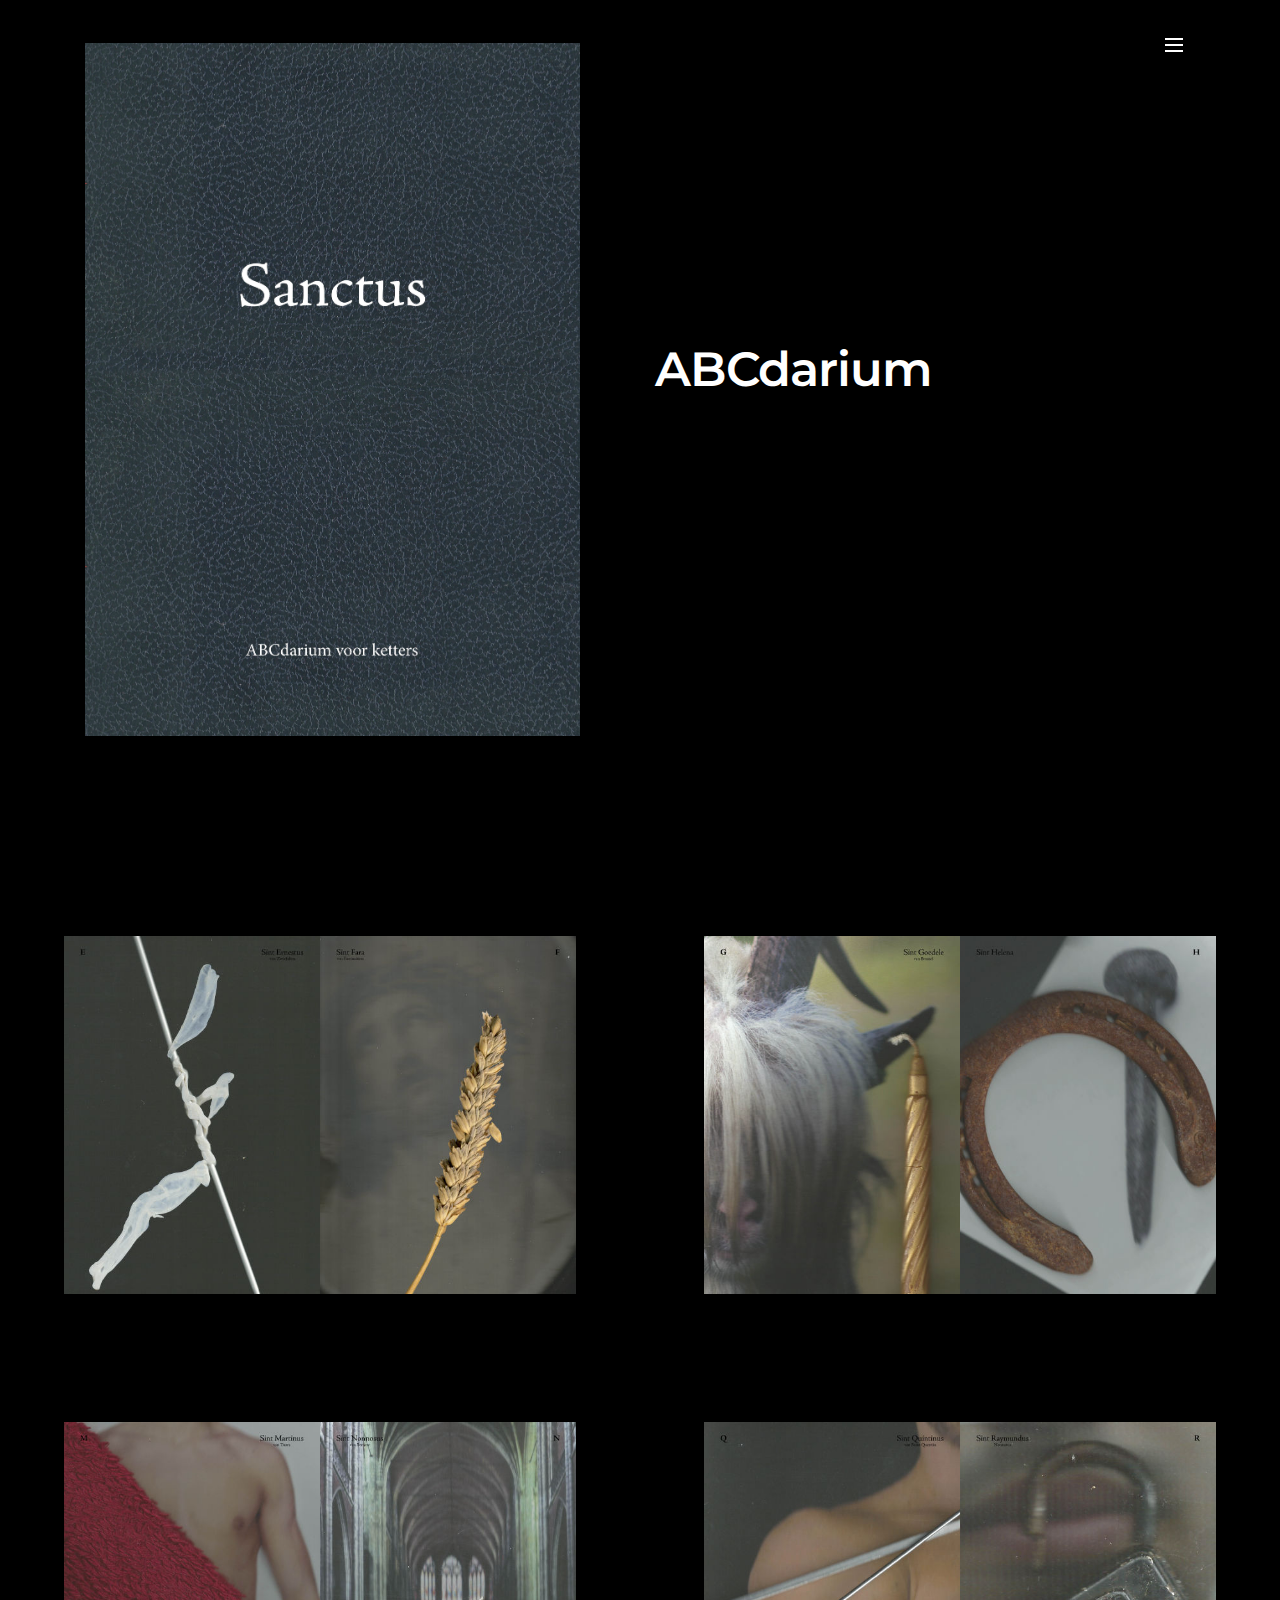
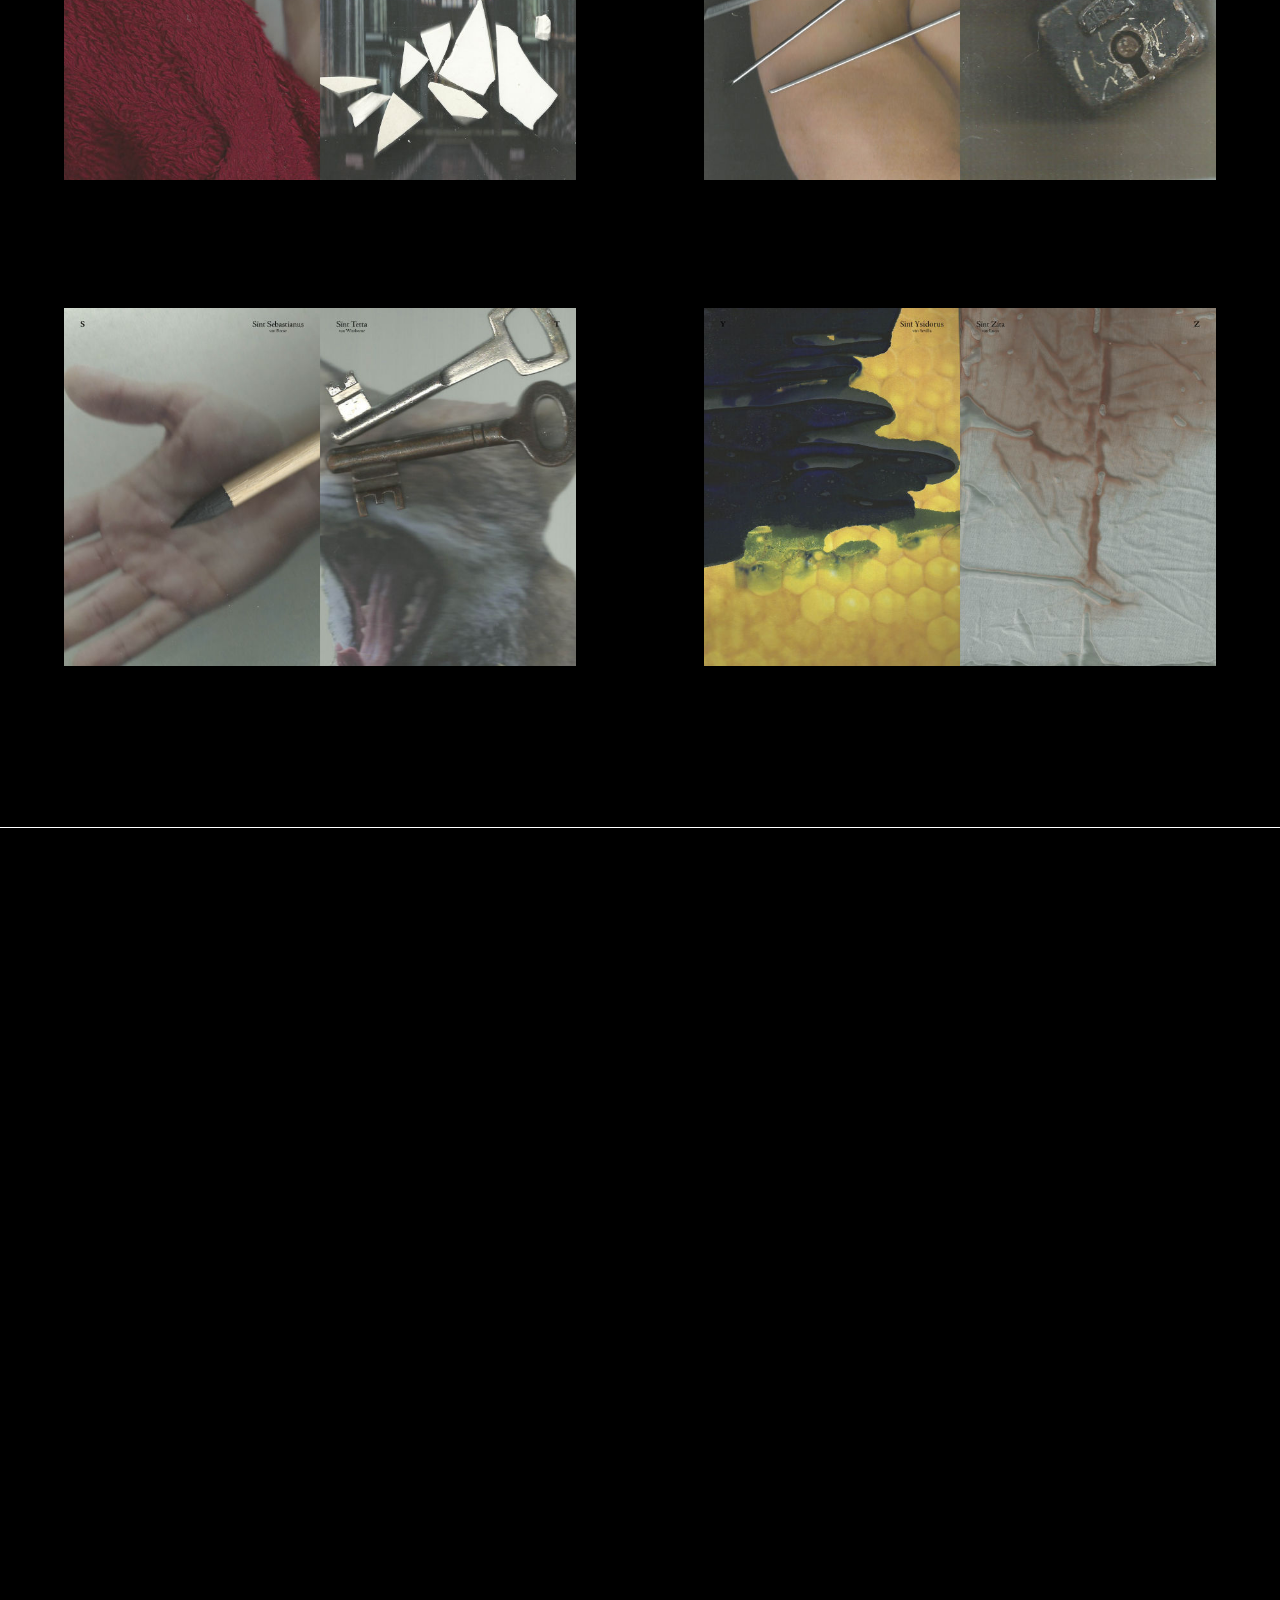
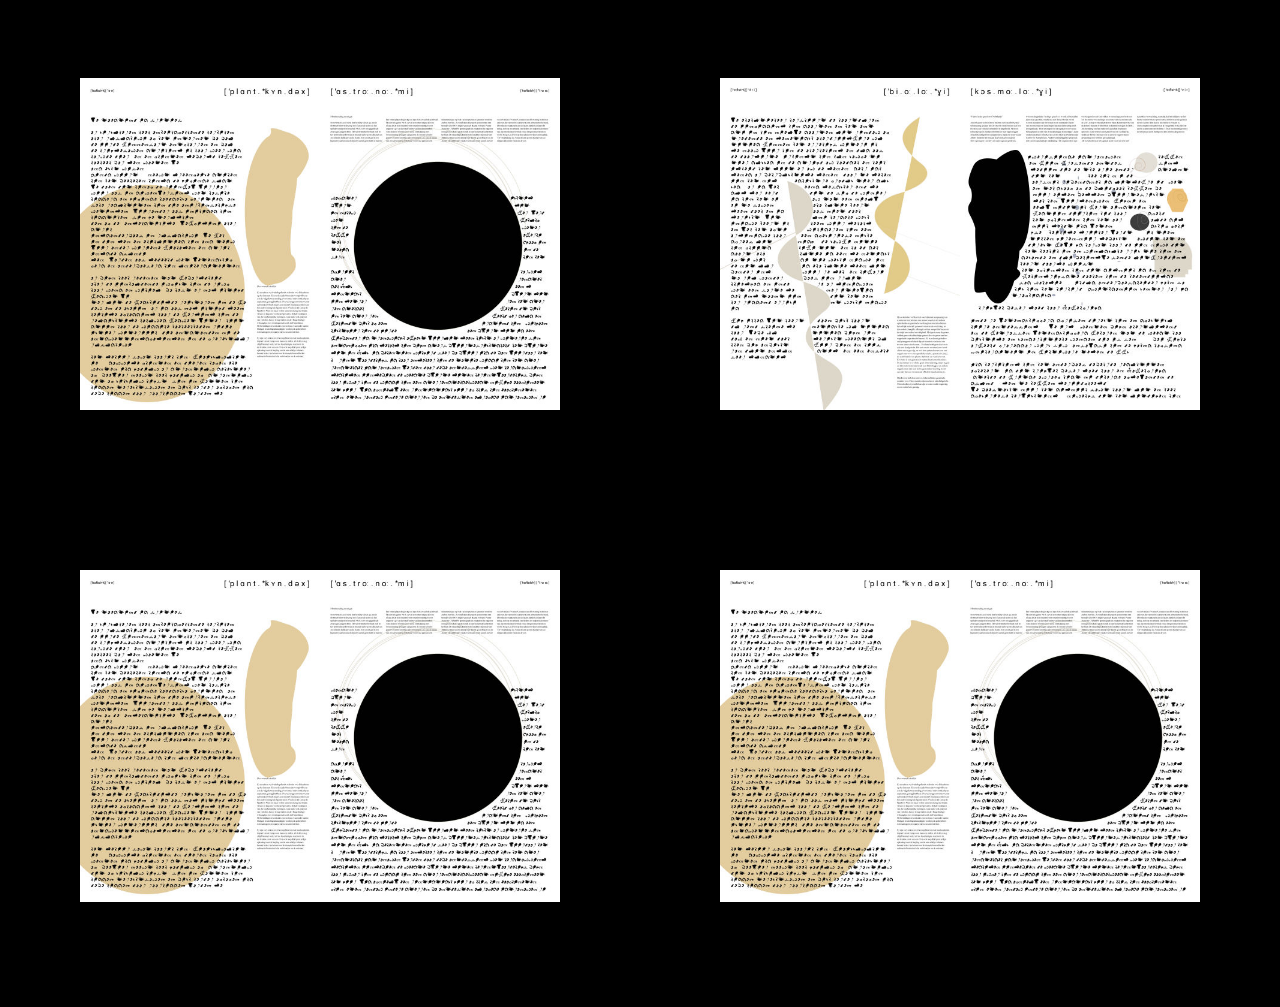
==== Boek.html @ 39730e21 "create github pages" ====
<!DOCTYPE html>
<html >
<head>
  <!-- Site made with Mobirise Website Builder v4.8.4, https://mobirise.com -->
  <meta charset="UTF-8">
  <meta http-equiv="X-UA-Compatible" content="IE=edge">
  <meta name="generator" content="Mobirise v4.8.4, mobirise.com">
  <meta name="viewport" content="width=device-width, initial-scale=1, minimum-scale=1">
  <link rel="shortcut icon" href="assets/images/logo.png" type="image/x-icon">
  <meta name="description" content="">
  <title>Boek</title>
  <link rel="stylesheet" href="assets/et-line-font-plugin/style.css">
  <link rel="stylesheet" href="https://fonts.googleapis.com/css?family=Montserrat:400,700">
  <link rel="stylesheet" href="https://fonts.googleapis.com/css?family=Raleway:100,100i,200,200i,300,300i,400,400i,500,500i,600,600i,700,700i,800,800i,900,900i">
  <link rel="stylesheet" href="https://fonts.googleapis.com/css?family=Lora:400,700,400italic,700italic&subset=latin">
  <link rel="stylesheet" href="assets/tether/tether.min.css">
  <link rel="stylesheet" href="assets/soundcloud-plugin/style.css">
  <link rel="stylesheet" href="assets/bootstrap/css/bootstrap.min.css">
  <link rel="stylesheet" href="assets/dropdown/css/style.css">
  <link rel="stylesheet" href="assets/animate.css/animate.min.css">
  <link rel="stylesheet" href="assets/theme/css/style.css">
  <link rel="stylesheet" href="assets/mobirise-gallery/style.css">
  <link rel="stylesheet" href="assets/mobirise/css/mbr-additional.css" type="text/css">
  
  
  
</head>
<body>

<!-- Google Analytics -->
<!-- Global site tag (gtag.js) - Google Analytics -->
<script async src="https://www.googletagmanager.com/gtag/js?id=UA-126738082-1"></script>
<script>
  window.dataLayer = window.dataLayer || [];
  function gtag(){dataLayer.push(arguments);}
  gtag('js', new Date());

  gtag('config', 'UA-126738082-1');
</script>

<!-- /Google Analytics -->


  <section id="ext_menu-4" data-rv-view="56">

    <nav class="navbar navbar-dropdown transparent navbar-fixed-top bg-color">
        <div class="container">

            <div class="mbr-table">
                
                <div class="mbr-table-cell">

                    <button class="navbar-toggler pull-xs-right" type="button" data-toggle="collapse" data-target="#exCollapsingNavbar">
                        <div class="hamburger-icon"></div>
                    </button>

                    <ul class="nav-dropdown collapse pull-xs-right nav navbar-nav navbar-toggleable-xl" id="exCollapsingNavbar"><li class="nav-item"><a class="nav-link link" href="Poster.Template">Poster</a></li><li class="nav-item"><a class="nav-link link" href="work 2">Boek</a></li><li class="nav-item"><a class="nav-link link" href="https://mobirise.com/">Contact</a></li></ul>
                    <button hidden="" class="navbar-toggler navbar-close" type="button" data-toggle="collapse" data-target="#exCollapsingNavbar">
                        <div class="close-icon"></div>
                    </button>

                </div>
            </div>

        </div>
    </nav>

</section>

<section class="engine"><a href="https://mobirise.info/r">free bootstrap templates</a></section><section class="mbr-section mbr-after-navbar" id="msg-box6-1i" data-rv-view="58" style="background-color: rgb(0, 0, 0); padding-top: 40px; padding-bottom: 40px;">

    
    <div class="container">
        <div class="row">
            <div class="mbr-table-md-up">

              <div class="mbr-table-cell mbr-right-padding-md-up mbr-valign-top col-md-7 image-size" style="width: 50%;">
                  <div class="mbr-figure"><img src="assets/images/abcdarium-cover-1.jpg"></div>
              </div>

              


              <div class="mbr-table-cell col-md-5 text-xs-center text-md-left content-size">
                  <h3 class="mbr-section-title display-2">ABCdarium</h3>
                  <div class="lead">

                    <p></p>

                  </div>

                  
              </div>


              

            </div>
        </div>
    </div>

</section>

<section class="mbr-gallery mbr-section mbr-section-nopadding mbr-slider-carousel" data-filter="false" id="gallery3-1f" data-rv-view="61" style="background-color: rgb(0, 0, 0); padding-top: 6rem; padding-bottom: 6rem;">
    <!-- Filter -->
    

    <!-- Gallery -->
    <div class="mbr-gallery-row">
        <div class=" mbr-gallery-layout-default">
            <div>
                <div>
                    <div class="mbr-gallery-item mbr-gallery-item__mobirise3 mbr-gallery-item--p4" data-video-url="false" data-tags="Responsive">
                        <div href="#lb-gallery3-1f" data-slide-to="0" data-toggle="modal">
                            
                            

                            <img src="assets/images/abcdarium-p6en7-1-800x560.jpg" alt="" title="">
                            
                            <span class="icon-focus"></span>
                            
                        </div>
                    </div><div class="mbr-gallery-item mbr-gallery-item__mobirise3 mbr-gallery-item--p4" data-video-url="false" data-tags="Responsive">
                        <div href="#lb-gallery3-1f" data-slide-to="1" data-toggle="modal">
                            
                            

                            <img src="assets/images/abcdarium-p8en9-1-800x560.jpg" alt="" title="">
                            
                            <span class="icon-focus"></span>
                            
                        </div>
                    </div><div class="mbr-gallery-item mbr-gallery-item__mobirise3 mbr-gallery-item--p4" data-video-url="false" data-tags="Responsive">
                        <div href="#lb-gallery3-1f" data-slide-to="2" data-toggle="modal">
                            
                            

                            <img src="assets/images/abcdarium-p14en15-1-800x560.jpg" alt="" title="">
                            
                            <span class="icon-focus"></span>
                            
                        </div>
                    </div><div class="mbr-gallery-item mbr-gallery-item__mobirise3 mbr-gallery-item--p4" data-video-url="false" data-tags="Responsive">
                        <div href="#lb-gallery3-1f" data-slide-to="3" data-toggle="modal">
                            
                            

                            <img src="assets/images/abcdarium-p18en19-1-800x560.jpg" alt="" title="">
                            
                            <span class="icon-focus"></span>
                            
                        </div>
                    </div><div class="mbr-gallery-item mbr-gallery-item__mobirise3 mbr-gallery-item--p4" data-video-url="false" data-tags="Responsive">
                        <div href="#lb-gallery3-1f" data-slide-to="4" data-toggle="modal">
                            
                            

                            <img src="assets/images/abcdarium-p20en21-1-800x560.jpg" alt="" title="">
                            
                            <span class="icon-focus"></span>
                            
                        </div>
                    </div><div class="mbr-gallery-item mbr-gallery-item__mobirise3 mbr-gallery-item--p4" data-video-url="false" data-tags="Responsive">
                        <div href="#lb-gallery3-1f" data-slide-to="5" data-toggle="modal">
                            
                            

                            <img src="assets/images/abcdarium-p26en27-1-800x560.jpg" alt="" title="">
                            
                            <span class="icon-focus"></span>
                            
                        </div>
                    </div>
                </div>
            </div>
            <div class="clearfix"></div>
        </div>
    </div>

    <!-- Lightbox -->
    <div data-app-prevent-settings="" class="mbr-slider modal fade carousel slide" tabindex="-1" data-keyboard="true" data-interval="false" id="lb-gallery3-1f">
        <div class="modal-dialog">
            <div class="modal-content">
                <div class="modal-body">
                    <ol class="carousel-indicators">
                        <li data-app-prevent-settings="" data-target="#lb-gallery3-1f" data-slide-to="0"></li><li data-app-prevent-settings="" data-target="#lb-gallery3-1f" data-slide-to="1"></li><li data-app-prevent-settings="" data-target="#lb-gallery3-1f" data-slide-to="2"></li><li data-app-prevent-settings="" data-target="#lb-gallery3-1f" data-slide-to="3"></li><li data-app-prevent-settings="" data-target="#lb-gallery3-1f" data-slide-to="4"></li><li data-app-prevent-settings="" data-target="#lb-gallery3-1f" class=" active" data-slide-to="5"></li>
                    </ol>
                    <div class="carousel-inner">
                        <div class="carousel-item">
                            <img src="assets/images/abcdarium-p6en7-1.jpg" alt="" title="">
                        </div><div class="carousel-item">
                            <img src="assets/images/abcdarium-p8en9-1.jpg" alt="" title="">
                        </div><div class="carousel-item">
                            <img src="assets/images/abcdarium-p14en15-1.jpg" alt="" title="">
                        </div><div class="carousel-item">
                            <img src="assets/images/abcdarium-p18en19-1.jpg" alt="" title="">
                        </div><div class="carousel-item">
                            <img src="assets/images/abcdarium-p20en21-1.jpg" alt="" title="">
                        </div><div class="carousel-item active">
                            <img src="assets/images/abcdarium-p26en27-1.jpg" alt="" title="">
                        </div>
                    </div>
                    <a class="left carousel-control" role="button" data-slide="prev" href="#lb-gallery3-1f">
                        <span class="icon-prev" aria-hidden="true"></span>
                        <span class="sr-only">Previous</span>
                    </a>
                    <a class="right carousel-control" role="button" data-slide="next" href="#lb-gallery3-1f">
                        <span class="icon-next" aria-hidden="true"></span>
                        <span class="sr-only">Next</span>
                    </a>

                    <a class="close" href="#" role="button" data-dismiss="modal">
                        <span aria-hidden="true">×</span>
                        <span class="sr-only">Close</span>
                    </a>
                </div>
            </div>
        </div>
    </div>
</section>

<section class="mbr-section article mbr-section__container" id="content1-1k" data-rv-view="88" style="background-color: rgb(255, 255, 255); padding-top: 0px; padding-bottom: 0px;">

    <div class="container">
        <div class="row">
            <div class="col-xs-12 lead"></div>
        </div>
    </div>

</section>

<section class="mbr-section" id="msg-box6-1l" data-rv-view="90" style="background-color: rgb(0, 0, 0); padding-top: 200px; padding-bottom: 200px;">

    
    <div class="container">
        <div class="row">
            <div class="mbr-table-md-up">

              <div class="mbr-table-cell mbr-right-padding-md-up mbr-valign-top col-md-7 image-size" style="width: 50%;">
                  <div class="mbr-figure"><img src="assets/images/krant-cover.jpg"></div>
              </div>

              


              <div class="mbr-table-cell col-md-5 text-xs-center text-md-left content-size">
                  <h3 class="mbr-section-title display-2">It's not a legend but a fact</h3>
                  <div class="lead">

                    <p></p>

                  </div>

                  
              </div>


              

            </div>
        </div>
    </div>

</section>

<section class="mbr-gallery mbr-section mbr-section-nopadding mbr-slider-carousel" data-filter="false" id="gallery3-1m" data-rv-view="93" style="background-color: rgb(0, 0, 0); padding-top: 1.5rem; padding-bottom: 1.5rem;">
    <!-- Filter -->
    

    <!-- Gallery -->
    <div class="mbr-gallery-row">
        <div class=" mbr-gallery-layout-default">
            <div>
                <div>
                    <div class="mbr-gallery-item mbr-gallery-item__mobirise3 mbr-gallery-item--p5" data-video-url="false" data-tags="Awesome">
                        <div href="#lb-gallery3-1m" data-slide-to="0" data-toggle="modal">
                            
                            

                            <img src="assets/images/krant-3-800x554.jpg" alt="" title="">
                            
                            <span class="icon-focus"></span>
                            
                        </div>
                    </div><div class="mbr-gallery-item mbr-gallery-item__mobirise3 mbr-gallery-item--p5" data-video-url="false" data-tags="Awesome">
                        <div href="#lb-gallery3-1m" data-slide-to="1" data-toggle="modal">
                            
                            

                            <img src="assets/images/krant-5-800x554.jpg" alt="" title="">
                            
                            <span class="icon-focus"></span>
                            
                        </div>
                    </div><div class="mbr-gallery-item mbr-gallery-item__mobirise3 mbr-gallery-item--p5" data-video-url="false" data-tags="Awesome">
                        <div href="#lb-gallery3-1m" data-slide-to="2" data-toggle="modal">
                            
                            

                            <img src="assets/images/krant-3-800x554.jpg" alt="" title="">
                            
                            <span class="icon-focus"></span>
                            
                        </div>
                    </div><div class="mbr-gallery-item mbr-gallery-item__mobirise3 mbr-gallery-item--p5" data-video-url="false" data-tags="Awesome">
                        <div href="#lb-gallery3-1m" data-slide-to="3" data-toggle="modal">
                            
                            

                            <img src="assets/images/krant-3-800x554.jpg" alt="" title="">
                            
                            <span class="icon-focus"></span>
                            
                        </div>
                    </div>
                </div>
            </div>
            <div class="clearfix"></div>
        </div>
    </div>

    <!-- Lightbox -->
    <div data-app-prevent-settings="" class="mbr-slider modal fade carousel slide" tabindex="-1" data-keyboard="true" data-interval="false" id="lb-gallery3-1m">
        <div class="modal-dialog">
            <div class="modal-content">
                <div class="modal-body">
                    
                    <div class="carousel-inner">
                        <div class="carousel-item">
                            <img src="assets/images/krant-3.jpg" alt="" title="">
                        </div><div class="carousel-item active">
                            <img src="assets/images/krant-5.jpg" alt="" title="">
                        </div><div class="carousel-item">
                            <img src="assets/images/krant-3.jpg" alt="" title="">
                        </div><div class="carousel-item">
                            <img src="assets/images/krant-3.jpg" alt="" title="">
                        </div>
                    </div>
                    <a class="left carousel-control" role="button" data-slide="prev" href="#lb-gallery3-1m">
                        <span class="icon-prev" aria-hidden="true"></span>
                        <span class="sr-only">Previous</span>
                    </a>
                    <a class="right carousel-control" role="button" data-slide="next" href="#lb-gallery3-1m">
                        <span class="icon-next" aria-hidden="true"></span>
                        <span class="sr-only">Next</span>
                    </a>

                    <a class="close" href="#" role="button" data-dismiss="modal">
                        <span aria-hidden="true">×</span>
                        <span class="sr-only">Close</span>
                    </a>
                </div>
            </div>
        </div>
    </div>
</section>


  <script src="assets/web/assets/jquery/jquery.min.js"></script>
  <script src="assets/tether/tether.min.js"></script>
  <script src="assets/bootstrap/js/bootstrap.min.js"></script>
  <script src="assets/smooth-scroll/smooth-scroll.js"></script>
  <script src="assets/dropdown/js/script.min.js"></script>
  <script src="assets/touch-swipe/jquery.touch-swipe.min.js"></script>
  <script src="assets/viewport-checker/jquery.viewportchecker.js"></script>
  <script src="assets/masonry/masonry.pkgd.min.js"></script>
  <script src="assets/imagesloaded/imagesloaded.pkgd.min.js"></script>
  <script src="assets/bootstrap-carousel-swipe/bootstrap-carousel-swipe.js"></script>
  <script src="assets/theme/js/script.js"></script>
  <script src="assets/mobirise-gallery/player.min.js"></script>
  <script src="assets/mobirise-gallery/script.js"></script>
  
  
  <input name="animation" type="hidden">
  </body>
</html>
---- assets/et-line-font-plugin/style.css ----
@font-face {
	font-family: 'et-line';
	src:url('fonts/et-line.eot');
	src:url('fonts/et-line.eot?#iefix') format('embedded-opentype'),
		url('fonts/et-line.woff') format('woff'),
		url('fonts/et-line.ttf') format('truetype'),
		url('fonts/et-line.svg#et-line') format('svg');
	font-weight: normal;
	font-style: normal;
}

/* Use the following CSS code if you want to use data attributes for inserting your icons */
.etl-icon, [data-icon]:before {
	font-family: 'et-line';
	content: attr(data-icon);
	speak: none;
	font-weight: normal;
	font-variant: normal;
	text-transform: none;
	line-height: 1;
	-webkit-font-smoothing: antialiased;
	-moz-osx-font-smoothing: grayscale;
	display:inline-block;
}

/* Use the following CSS code if you want to have a class per icon */
/*
Instead of a list of all class selectors,
you can use the generic selector below, but it's slower:
[class*="icon-"] {
*/
.icon-mobile, .icon-laptop, .icon-desktop, .icon-tablet, .icon-phone, .icon-document, .icon-documents, .icon-search, .icon-clipboard, .icon-newspaper, .icon-notebook, .icon-book-open, .icon-browser, .icon-calendar, .icon-presentation, .icon-picture, .icon-pictures, .icon-video, .icon-camera, .icon-printer, .icon-toolbox, .icon-briefcase, .icon-wallet, .icon-gift, .icon-bargraph, .icon-grid, .icon-expand, .icon-focus, .icon-edit, .icon-adjustments, .icon-ribbon, .icon-hourglass, .icon-lock, .icon-megaphone, .icon-shield, .icon-trophy, .icon-flag, .icon-map, .icon-puzzle, .icon-basket, .icon-envelope, .icon-streetsign, .icon-telescope, .icon-gears, .icon-key, .icon-paperclip, .icon-attachment, .icon-pricetags, .icon-lightbulb, .icon-layers, .icon-pencil, .icon-tools, .icon-tools-2, .icon-scissors, .icon-paintbrush, .icon-magnifying-glass, .icon-circle-compass, .icon-linegraph, .icon-mic, .icon-strategy, .icon-beaker, .icon-caution, .icon-recycle, .icon-anchor, .icon-profile-male, .icon-profile-female, .icon-bike, .icon-wine, .icon-hotairballoon, .icon-globe, .icon-genius, .icon-map-pin, .icon-dial, .icon-chat, .icon-heart, .icon-cloud, .icon-upload, .icon-download, .icon-target, .icon-hazardous, .icon-piechart, .icon-speedometer, .icon-global, .icon-compass, .icon-lifesaver, .icon-clock, .icon-aperture, .icon-quote, .icon-scope, .icon-alarmclock, .icon-refresh, .icon-happy, .icon-sad, .icon-facebook, .icon-twitter, .icon-googleplus, .icon-rss, .icon-tumblr, .icon-linkedin, .icon-dribbble {
	font-family: 'et-line';
	speak: none;
	font-style: normal;
	font-weight: normal;
	font-variant: normal;
	text-transform: none;
	line-height: 1;
	-webkit-font-smoothing: antialiased;
	-moz-osx-font-smoothing: grayscale;
	display:inline-block;
}
.icon-mobile:before {
	content: "\e000";
}
.icon-laptop:before {
	content: "\e001";
}
.icon-desktop:before {
	content: "\e002";
}
.icon-tablet:before {
	content: "\e003";
}
.icon-phone:before {
	content: "\e004";
}
.icon-document:before {
	content: "\e005";
}
.icon-documents:before {
	content: "\e006";
}
.icon-search:before {
	content: "\e007";
}
.icon-clipboard:before {
	content: "\e008";
}
.icon-newspaper:before {
	content: "\e009";
}
.icon-notebook:before {
	content: "\e00a";
}
.icon-book-open:before {
	content: "\e00b";
}
.icon-browser:before {
	content: "\e00c";
}
.icon-calendar:before {
	content: "\e00d";
}
.icon-presentation:before {
	content: "\e00e";
}
.icon-picture:before {
	content: "\e00f";
}
.icon-pictures:before {
	content: "\e010";
}
.icon-video:before {
	content: "\e011";
}
.icon-camera:before {
	content: "\e012";
}
.icon-printer:before {
	content: "\e013";
}
.icon-toolbox:before {
	content: "\e014";
}
.icon-briefcase:before {
	content: "\e015";
}
.icon-wallet:before {
	content: "\e016";
}
.icon-gift:before {
	content: "\e017";
}
.icon-bargraph:before {
	content: "\e018";
}
.icon-grid:before {
	content: "\e019";
}
.icon-expand:before {
	content: "\e01a";
}
.icon-focus:before {
	content: "\e01b";
}
.icon-edit:before {
	content: "\e01c";
}
.icon-adjustments:before {
	content: "\e01d";
}
.icon-ribbon:before {
	content: "\e01e";
}
.icon-hourglass:before {
	content: "\e01f";
}
.icon-lock:before {
	content: "\e020";
}
.icon-megaphone:before {
	content: "\e021";
}
.icon-shield:before {
	content: "\e022";
}
.icon-trophy:before {
	content: "\e023";
}
.icon-flag:before {
	content: "\e024";
}
.icon-map:before {
	content: "\e025";
}
.icon-puzzle:before {
	content: "\e026";
}
.icon-basket:before {
	content: "\e027";
}
.icon-envelope:before {
	content: "\e028";
}
.icon-streetsign:before {
	content: "\e029";
}
.icon-telescope:before {
	content: "\e02a";
}
.icon-gears:before {
	content: "\e02b";
}
.icon-key:before {
	content: "\e02c";
}
.icon-paperclip:before {
	content: "\e02d";
}
.icon-attachment:before {
	content: "\e02e";
}
.icon-pricetags:before {
	content: "\e02f";
}
.icon-lightbulb:before {
	content: "\e030";
}
.icon-layers:before {
	content: "\e031";
}
.icon-pencil:before {
	content: "\e032";
}
.icon-tools:before {
	content: "\e033";
}
.icon-tools-2:before {
	content: "\e034";
}
.icon-scissors:before {
	content: "\e035";
}
.icon-paintbrush:before {
	content: "\e036";
}
.icon-magnifying-glass:before {
	content: "\e037";
}
.icon-circle-compass:before {
	content: "\e038";
}
.icon-linegraph:before {
	content: "\e039";
}
.icon-mic:before {
	content: "\e03a";
}
.icon-strategy:before {
	content: "\e03b";
}
.icon-beaker:before {
	content: "\e03c";
}
.icon-caution:before {
	content: "\e03d";
}
.icon-recycle:before {
	content: "\e03e";
}
.icon-anchor:before {
	content: "\e03f";
}
.icon-profile-male:before {
	content: "\e040";
}
.icon-profile-female:before {
	content: "\e041";
}
.icon-bike:before {
	content: "\e042";
}
.icon-wine:before {
	content: "\e043";
}
.icon-hotairballoon:before {
	content: "\e044";
}
.icon-globe:before {
	content: "\e045";
}
.icon-genius:before {
	content: "\e046";
}
.icon-map-pin:before {
	content: "\e047";
}
.icon-dial:before {
	content: "\e048";
}
.icon-chat:before {
	content: "\e049";
}
.icon-heart:before {
	content: "\e04a";
}
.icon-cloud:before {
	content: "\e04b";
}
.icon-upload:before {
	content: "\e04c";
}
.icon-download:before {
	content: "\e04d";
}
.icon-target:before {
	content: "\e04e";
}
.icon-hazardous:before {
	content: "\e04f";
}
.icon-piechart:before {
	content: "\e050";
}
.icon-speedometer:before {
	content: "\e051";
}
.icon-global:before {
	content: "\e052";
}
.icon-compass:before {
	content: "\e053";
}
.icon-lifesaver:before {
	content: "\e054";
}
.icon-clock:before {
	content: "\e055";
}
.icon-aperture:before {
	content: "\e056";
}
.icon-quote:before {
	content: "\e057";
}
.icon-scope:before {
	content: "\e058";
}
.icon-alarmclock:before {
	content: "\e059";
}
.icon-refresh:before {
	content: "\e05a";
}
.icon-happy:before {
	content: "\e05b";
}
.icon-sad:before {
	content: "\e05c";
}
.icon-facebook:before {
	content: "\e05d";
}
.icon-twitter:before {
	content: "\e05e";
}
.icon-googleplus:before {
	content: "\e05f";
}
.icon-rss:before {
	content: "\e060";
}
.icon-tumblr:before {
	content: "\e061";
}
.icon-linkedin:before {
	content: "\e062";
}
.icon-dribbble:before {
	content: "\e063";
}
---- assets/soundcloud-plugin/style.css ----
.addons-container {
  position: relative;
  margin-left: auto;
  margin-right: auto;
  padding-right: 15px;
  padding-left: 15px; }
  @media (min-width: 576px) {
    .addons-container {
      padding-right: 15px;
      padding-left: 15px; } }
  @media (min-width: 768px) {
    .addons-container {
      padding-right: 15px;
      padding-left: 15px; } }
  @media (min-width: 992px) {
    .addons-container {
      padding-right: 15px;
      padding-left: 15px; } }
  @media (min-width: 1200px) {
    .addons-container {
      padding-right: 15px;
      padding-left: 15px; } }
  @media (min-width: 576px) {
    .addons-container {
      width: 540px;
      max-width: 100%; } }
  @media (min-width: 768px) {
    .addons-container {
      width: 720px;
      max-width: 100%; } }
  @media (min-width: 992px) {
    .addons-container {
      width: 960px;
      max-width: 100%; } }
  @media (min-width: 1200px) {
    .addons-container {
      width: 1140px;
      max-width: 100%; } }

.addons-container-inner{
    position: relative;
    width: 100%;
    min-height: 1px;
    padding-right: 15px;
    padding-left: 15px;
}
@media (min-width: 567px) {
    .addons-container-inner{
        -ms-flex: 0 0 66.666667%;
        flex: 0 0 66.666667%;
        max-width: 66.666667%;
    }
}
.addons-row{
    display: flex;
    justify-content:center;
}
---- assets/dropdown/css/style.css ----
.navbar-dropdown {
  left: 0;
  padding: 0;
  position: absolute;
  right: 0;
  top: 0;
  transition: all 0.45s ease;
  z-index: 1030; }
  .navbar-dropdown .navbar-brand {
    float: none;
    font-size: 0;
    padding: 1.25rem 0;
    position: relative;
    transition: padding 0.25s ease;
    white-space: nowrap; }
    .navbar-dropdown .navbar-brand::before {
      content: "";
      display: inline-block;
      height: 100%;
      vertical-align: middle; }
  .navbar-dropdown .navbar-logo,
  .navbar-dropdown .navbar-caption {
    display: inline-block;
    vertical-align: middle; }
  .navbar-dropdown .navbar-logo {
    margin-right: 0.8rem;
    transition: margin 0.3s ease-in-out; }
    .navbar-dropdown .navbar-logo img {
      height: 3.125rem;
      transition: all 0.3s ease-in-out; }
  .navbar-dropdown .mbr-table-cell {
    height: 5.625rem; }
  .navbar-dropdown .navbar-caption {
    font-family: "Montserrat";
    font-size: 1rem;
    font-weight: 700;
    white-space: normal; }
    .navbar-dropdown .navbar-caption, .navbar-dropdown .navbar-caption:hover {
      color: inherit;
      text-decoration: none; }
  .navbar-dropdown.navbar-fixed-top {
    position: fixed; }
  .navbar-dropdown.bg-color.transparent {
    background: none !important; }
  .navbar-dropdown.navbar-short .navbar-brand {
    padding: 0.625rem 0; }
  .navbar-dropdown.navbar-short .navbar-logo {
    margin-right: 0.5rem; }
    .navbar-dropdown.navbar-short .navbar-logo img {
      height: 2.375rem; }
  .navbar-dropdown.navbar-short .mbr-table-cell {
    height: 3.625rem; }
  .navbar-dropdown .navbar-close {
    left: 0.6875rem;
    position: fixed;
    top: 0.75rem;
    z-index: 1000; }
  .navbar-dropdown.opened {
    background: none !important; }
    .navbar-dropdown.opened .navbar-brand,
    .navbar-dropdown.opened .navbar-toggler {
      display: none; }
  .navbar-dropdown .hamburger-icon {
    content: "";
    width: 16px;
    -webkit-box-shadow: 0 -6px 0 1px,0 0 0 1px,0 6px 0 1px;
    -moz-box-shadow: 0 -6px 0 1px,0 0 0 1px,0 6px 0 1px;
    box-shadow: 0 -6px 0 1px,0 0 0 1px,0 6px 0 1px; }
  .navbar-dropdown .close-icon {
    position: relative;
    width: 21px;
    height: 21px;
    overflow: hidden; }
    .navbar-dropdown .close-icon::before, .navbar-dropdown .close-icon::after {
      content: '';
      position: absolute;
      height: 2px;
      width: 100%;
      top: 50%;
      left: 0;
      margin-top: -1px; }
    .navbar-dropdown .close-icon::before {
      transform: rotate(45deg);
      -ms-transform: rotate(45deg);
      -webkit-transform: rotate(45deg); }
    .navbar-dropdown .close-icon::after {
      transform: rotate(-45deg);
      -ms-transform: rotate(-45deg);
      -webkit-transform: rotate(-45deg); }

.dropdown-menu .dropdown-toggle[data-toggle="dropdown-submenu"]::after {
  border-bottom: 0.35em solid transparent;
  border-left: 0.35em solid;
  border-right: 0;
  border-top: 0.35em solid transparent;
  margin-left: 0.3rem; }

.dropdown-menu .dropdown-item:focus {
  outline: 0; }

.nav-dropdown {
  display: table !important;
  font-family: "Montserrat";
  font-size: 0.75rem;
  font-weight: 700;
  height: auto !important; }
  .nav-dropdown .nav-item {
    display: table-cell;
    float: none;
    vertical-align: middle; }
  .nav-dropdown .nav-btn {
    padding-left: 1rem; }
  .nav-dropdown .link {
    margin: 1.667em;
    padding: 0;
    transition: color .2s ease-in-out; }
    .nav-dropdown .link.dropdown-toggle {
      margin-right: 2.583em; }
      .nav-dropdown .link.dropdown-toggle::after {
        margin-left: .25rem;
        border-top: 0.35em solid;
        border-right: 0.35em solid transparent;
        border-left: 0.35em solid transparent;
        border-bottom: 0; }
      .nav-dropdown .link.dropdown-toggle::after {
        display: block;
        margin-top: -0.1667em;
        position: absolute;
        right: 1.3333em;
        top: 50%; }
      .nav-dropdown .link.dropdown-toggle[aria-expanded="true"] {
        margin: 0;
        padding: 1.667em 2.583em 1.667em 1.667em; }
  .nav-dropdown .link::after,
  .nav-dropdown .dropdown-item::after {
    color: inherit; }
  .nav-dropdown .btn {
    font-size: 0.75rem;
    font-weight: 700;
    letter-spacing: 0;
    margin-bottom: 0;
    padding-left: 1.25rem;
    padding-right: 1.25rem; }
  .nav-dropdown .dropdown-menu {
    border-radius: 0;
    border: 0;
    left: 0;
    margin: 0;
    padding-bottom: 1.25rem;
    padding-top: 1.25rem; }
  .nav-dropdown .dropdown-submenu {
    left: 100%;
    margin-left: 0.125rem;
    margin-top: -1.25rem;
    top: 0; }
  .nav-dropdown .dropdown-item {
    font-size: 0.8125rem;
    font-weight: 500;
    line-height: 2;
    padding: 0.3846em 4.615em 0.3846em 1.5385em;
    position: relative;
    transition: color .2s ease-in-out, background-color .2s ease-in-out; }
    .nav-dropdown .dropdown-item::after {
      margin-top: -0.3077em;
      position: absolute;
      right: 1.1538em;
      top: 50%; }
    .nav-dropdown .dropdown-item:focus, .nav-dropdown .dropdown-item:hover {
      background: none; }

@media (max-width: 767px) {
  .nav-dropdown.navbar-toggleable-sm {
    bottom: 0;
    display: none;
    left: 0;
    overflow-x: hidden;
    position: fixed;
    top: 0;
    transform: translateX(-100%);
    -ms-transform: translateX(-100%);
    -webkit-transform: translateX(-100%);
    width: 18.75rem;
    z-index: 999; } }
.nav-dropdown.navbar-toggleable-xl {
  bottom: 0;
  display: none;
  left: 0;
  overflow-x: hidden;
  position: fixed;
  top: 0;
  transform: translateX(-100%);
  -ms-transform: translateX(-100%);
  -webkit-transform: translateX(-100%);
  width: 18.75rem;
  z-index: 999; }

.nav-dropdown-sm {
  display: block !important;
  overflow-x: hidden;
  overflow: auto;
  padding-top: 3.875rem; }
  .nav-dropdown-sm::after {
    content: "";
    display: block;
    height: 3rem;
    width: 100%; }
  .nav-dropdown-sm.collapse.in ~ .navbar-close {
    display: block !important; }
  .nav-dropdown-sm.collapsing, .nav-dropdown-sm.collapse.in {
    transform: translateX(0);
    -ms-transform: translateX(0);
    -webkit-transform: translateX(0);
    transition: all 0.25s ease-out;
    -webkit-transition: all 0.25s ease-out; }
  .nav-dropdown-sm.collapsing[aria-expanded="false"] {
    transform: translateX(-100%);
    -ms-transform: translateX(-100%);
    -webkit-transform: translateX(-100%); }
  .nav-dropdown-sm .nav-item {
    display: block;
    margin-left: 0 !important;
    padding-left: 0; }
  .nav-dropdown-sm .link,
  .nav-dropdown-sm .dropdown-item {
    border-top: 1px dotted rgba(255, 255, 255, 0.1);
    font-size: 0.8125rem;
    line-height: 1.6;
    margin: 0 !important;
    padding: 0.875rem 2.4rem 0.875rem 1.5625rem !important;
    position: relative;
    white-space: normal; }
    .nav-dropdown-sm .link:focus, .nav-dropdown-sm .link:hover,
    .nav-dropdown-sm .dropdown-item:focus,
    .nav-dropdown-sm .dropdown-item:hover {
      background: rgba(0, 0, 0, 0.2) !important; }
  .nav-dropdown-sm .nav-btn {
    position: relative;
    padding: 1.5625rem 1.5625rem 0 1.5625rem; }
    .nav-dropdown-sm .nav-btn::before {
      border-top: 1px dotted rgba(255, 255, 255, 0.1);
      content: "";
      left: 0;
      position: absolute;
      top: 0;
      width: 100%; }
    .nav-dropdown-sm .nav-btn + .nav-btn {
      padding-top: 0.625rem; }
      .nav-dropdown-sm .nav-btn + .nav-btn::before {
        display: none; }
  .nav-dropdown-sm .btn {
    padding: 0.625rem 0; }
  .nav-dropdown-sm .dropdown-toggle::after {
    position: absolute;
    right: 1.25rem;
    top: 50%;
    margin-top: -0.154em; }
  .nav-dropdown-sm .dropdown-toggle[data-toggle="dropdown-submenu"]::after {
    margin-left: .25rem;
    border-top: 0.35em solid;
    border-right: 0.35em solid transparent;
    border-left: 0.35em solid transparent;
    border-bottom: 0; }
  .nav-dropdown-sm .dropdown-toggle[data-toggle="dropdown-submenu"][aria-expanded="true"]::after {
    border-top: 0;
    border-right: 0.35em solid transparent;
    border-left: 0.35em solid transparent;
    border-bottom: 0.35em solid; }
  .nav-dropdown-sm .dropdown-menu {
    margin: 0;
    padding: 0;
    position: relative;
    top: 0;
    left: 0;
    width: 100%;
    border: 0;
    float: none;
    border-radius: 0;
    background: none; }

.is-builder .nav-dropdown.collapsing {
  transition: none !important; }

/*# sourceMappingURL=style.css.map */
---- assets/theme/css/style.css ----
.engine {
	position: absolute;
	text-indent: -2400px;
	text-align: center;
	padding: 0;
	top: 0;
	left: -2400px;
}/*!
 * Default theme v2 (https://mobirise.com/)
 * Copyright 2016 Mobirise
 */
.container {
  position: relative; }

.btn {
  margin-bottom: 0.5rem; }
  .btn + .btn {
    margin-left: 1rem; }
  @media (max-width: 767px) {
    .btn {
      white-space: normal; }
      .btn + .btn {
        margin-left: 0; } }

.bg-primary {
  background-color: #c0a375 !important; }

.bg-success {
  background-color: #90a878 !important; }

.bg-info {
  background-color: #7e9b9f !important; }

.bg-warning {
  background-color: #f3c649 !important; }

.bg-danger {
  background-color: #f28281 !important; }

.bg-none {
  background: none !important; }

.btn {
  font-family: 'Montserrat', sans-serif;
  font-weight: 500;
  letter-spacing: 2px;
  padding: 0.75rem 2.1875rem;
  font-size: 0.75rem;
  line-height: 1.5;
  border-radius: 3px;
  -webkit-transition: all .3s ease-in-out;
  -moz-transition: all .3s ease-in-out;
  transition: all .3s ease-in-out; }

.btn-sm {
  padding: 0.625rem 2.1874rem;
  font-size: 0.9687rem;
  line-height: 1.5;
  border-radius: 3px;
  font-family: "Lora";
  font-style: italic;
  font-weight: 400;
  letter-spacing: 0px; }

.btn-lg {
  padding: 0.75rem 2.1874rem;
  font-size: 0.9687rem;
  line-height: 1.3333333333;
  border-radius: 3px; }

.btn-xlg {
  padding: 0.75rem 2.1874rem;
  font-size: 1.1875rem;
  line-height: 1.3333333333;
  border-radius: 3px; }

.btn-primary {
  background-color: #c0a375;
  border-color: #c0a375;
  box-shadow: none;
  color: #fff; }
  .btn-primary:hover {
    color: #fff;
    background-color: #a07e49;
    border-color: #a07e49;
    box-shadow: none; }
  .btn-primary:focus, .btn-primary.focus {
    color: #fff;
    background-color: #a07e49;
    border-color: #a07e49; }
  .btn-primary:active, .btn-primary.active {
    color: #fff;
    background-color: #a07e49;
    border-color: #a07e49;
    background-image: none;
    box-shadow: none; }
  .btn-primary.disabled, .btn-primary:disabled {
    color: #fff !important;
    background-color: #a07e49 !important;
    border-color: #a07e49 !important;
    opacity: 0.85; }

.btn-secondary {
  background-color: #bfcecb;
  border-color: #bfcecb;
  box-shadow: none;
  color: #fff; }
  .btn-secondary:hover {
    color: #fff;
    background-color: #94ada8;
    border-color: #94ada8;
    box-shadow: none; }
  .btn-secondary:focus, .btn-secondary.focus {
    color: #fff;
    background-color: #94ada8;
    border-color: #94ada8; }
  .btn-secondary:active, .btn-secondary.active {
    color: #fff;
    background-color: #94ada8;
    border-color: #94ada8;
    background-image: none;
    box-shadow: none; }
  .btn-secondary.disabled, .btn-secondary:disabled {
    color: #fff !important;
    background-color: #94ada8 !important;
    border-color: #94ada8 !important;
    opacity: 0.85; }

.btn-info {
  background-color: #7e9b9f;
  border-color: #7e9b9f;
  box-shadow: none;
  color: #fff; }
  .btn-info:hover {
    color: #fff;
    background-color: #597478;
    border-color: #597478;
    box-shadow: none; }
  .btn-info:focus, .btn-info.focus {
    color: #fff;
    background-color: #597478;
    border-color: #597478; }
  .btn-info:active, .btn-info.active {
    color: #fff;
    background-color: #597478;
    border-color: #597478;
    background-image: none;
    box-shadow: none; }
  .btn-info.disabled, .btn-info:disabled {
    color: #fff !important;
    background-color: #597478 !important;
    border-color: #597478 !important;
    opacity: 0.85; }

.btn-success {
  background-color: #90a878;
  border-color: #90a878;
  box-shadow: none;
  color: #fff; }
  .btn-success:hover {
    color: #fff;
    background-color: #6a8153;
    border-color: #6a8153;
    box-shadow: none; }
  .btn-success:focus, .btn-success.focus {
    color: #fff;
    background-color: #6a8153;
    border-color: #6a8153; }
  .btn-success:active, .btn-success.active {
    color: #fff;
    background-color: #6a8153;
    border-color: #6a8153;
    background-image: none;
    box-shadow: none; }
  .btn-success.disabled, .btn-success:disabled {
    color: #fff !important;
    background-color: #6a8153 !important;
    border-color: #6a8153 !important;
    opacity: 0.85; }

.btn-warning {
  background-color: #f3c649;
  border-color: #f3c649;
  box-shadow: none;
  color: #fff; }
  .btn-warning:hover {
    color: #fff;
    background-color: #e1a90f;
    border-color: #e1a90f;
    box-shadow: none; }
  .btn-warning:focus, .btn-warning.focus {
    color: #fff;
    background-color: #e1a90f;
    border-color: #e1a90f; }
  .btn-warning:active, .btn-warning.active {
    color: #fff;
    background-color: #e1a90f;
    border-color: #e1a90f;
    background-image: none;
    box-shadow: none; }
  .btn-warning.disabled, .btn-warning:disabled {
    color: #fff !important;
    background-color: #e1a90f !important;
    border-color: #e1a90f !important;
    opacity: 0.85; }

.btn-danger {
  background-color: #f28281;
  border-color: #f28281;
  box-shadow: none;
  color: #fff; }
  .btn-danger:hover {
    color: #fff;
    background-color: #eb3d3c;
    border-color: #eb3d3c;
    box-shadow: none; }
  .btn-danger:focus, .btn-danger.focus {
    color: #fff;
    background-color: #eb3d3c;
    border-color: #eb3d3c; }
  .btn-danger:active, .btn-danger.active {
    color: #fff;
    background-color: #eb3d3c;
    border-color: #eb3d3c;
    background-image: none;
    box-shadow: none; }
  .btn-danger.disabled, .btn-danger:disabled {
    color: #fff !important;
    background-color: #eb3d3c !important;
    border-color: #eb3d3c !important;
    opacity: 0.85; }

.btn-white {
  background-color: #fff;
  border-color: #fff;
  box-shadow: none;
  color: #535353; }
  .btn-white:hover {
    color: #fff;
    background-color: #d4d4d4;
    border-color: #d4d4d4;
    box-shadow: none; }
  .btn-white:focus, .btn-white.focus {
    color: #fff;
    background-color: #d4d4d4;
    border-color: #d4d4d4; }
  .btn-white:active, .btn-white.active {
    color: #fff;
    background-color: #d4d4d4;
    border-color: #d4d4d4;
    background-image: none;
    box-shadow: none; }
  .btn-white.disabled, .btn-white:disabled {
    color: #fff !important;
    background-color: #d4d4d4 !important;
    border-color: #d4d4d4 !important;
    opacity: 0.85; }

.btn-black {
  background-color: #535353;
  border-color: #535353;
  box-shadow: none;
  color: #fff; }
  .btn-black:hover {
    color: #fff;
    background-color: #2d2d2d;
    border-color: #2d2d2d;
    box-shadow: none; }
  .btn-black:focus, .btn-black.focus {
    color: #fff;
    background-color: #2d2d2d;
    border-color: #2d2d2d; }
  .btn-black:active, .btn-black.active {
    color: #fff;
    background-color: #2d2d2d;
    border-color: #2d2d2d;
    background-image: none;
    box-shadow: none; }
  .btn-black.disabled, .btn-black:disabled {
    color: #fff !important;
    background-color: #2d2d2d !important;
    border-color: #2d2d2d !important;
    opacity: 0.85; }

.btn-primary-outline {
  background: none;
  border-color: #8e7041;
  color: #8e7041; }
  .btn-primary-outline:focus, .btn-primary-outline.focus, .btn-primary-outline:active, .btn-primary-outline.active {
    color: #fff;
    background-color: #c0a375;
    border-color: #c0a375; }
  .btn-primary-outline:hover {
    color: #fff;
    background-color: #c0a375;
    border-color: #c0a375; }
  .btn-primary-outline.disabled, .btn-primary-outline:disabled {
    color: #fff !important;
    background-color: #c0a375 !important;
    border-color: #c0a375 !important;
    opacity: 0.85; }

.btn-secondary-outline {
  background: none;
  border-color: #85a29c;
  color: #85a29c; }
  .btn-secondary-outline:focus, .btn-secondary-outline.focus, .btn-secondary-outline:active, .btn-secondary-outline.active {
    color: #fff;
    background-color: #bfcecb;
    border-color: #bfcecb; }
  .btn-secondary-outline:hover {
    color: #fff;
    background-color: #bfcecb;
    border-color: #bfcecb; }
  .btn-secondary-outline.disabled, .btn-secondary-outline:disabled {
    color: #fff !important;
    background-color: #bfcecb !important;
    border-color: #bfcecb !important;
    opacity: 0.85; }

.btn-info-outline {
  background: none;
  border-color: #4e6669;
  color: #4e6669; }
  .btn-info-outline:focus, .btn-info-outline.focus, .btn-info-outline:active, .btn-info-outline.active {
    color: #fff;
    background-color: #7e9b9f;
    border-color: #7e9b9f; }
  .btn-info-outline:hover {
    color: #fff;
    background-color: #7e9b9f;
    border-color: #7e9b9f; }
  .btn-info-outline.disabled, .btn-info-outline:disabled {
    color: #fff !important;
    background-color: #7e9b9f !important;
    border-color: #7e9b9f !important;
    opacity: 0.85; }

.btn-success-outline {
  background: none;
  border-color: #5d7149;
  color: #5d7149; }
  .btn-success-outline:focus, .btn-success-outline.focus, .btn-success-outline:active, .btn-success-outline.active {
    color: #fff;
    background-color: #90a878;
    border-color: #90a878; }
  .btn-success-outline:hover {
    color: #fff;
    background-color: #90a878;
    border-color: #90a878; }
  .btn-success-outline.disabled, .btn-success-outline:disabled {
    color: #fff !important;
    background-color: #90a878 !important;
    border-color: #90a878 !important;
    opacity: 0.85; }

.btn-warning-outline {
  background: none;
  border-color: #c9970d;
  color: #c9970d; }
  .btn-warning-outline:focus, .btn-warning-outline.focus, .btn-warning-outline:active, .btn-warning-outline.active {
    color: #fff;
    background-color: #f3c649;
    border-color: #f3c649; }
  .btn-warning-outline:hover {
    color: #fff;
    background-color: #f3c649;
    border-color: #f3c649; }
  .btn-warning-outline.disabled, .btn-warning-outline:disabled {
    color: #fff !important;
    background-color: #f3c649 !important;
    border-color: #f3c649 !important;
    opacity: 0.85; }

.btn-danger-outline {
  background: none;
  border-color: #e82625;
  color: #e82625; }
  .btn-danger-outline:focus, .btn-danger-outline.focus, .btn-danger-outline:active, .btn-danger-outline.active {
    color: #fff;
    background-color: #f28281;
    border-color: #f28281; }
  .btn-danger-outline:hover {
    color: #fff;
    background-color: #f28281;
    border-color: #f28281; }
  .btn-danger-outline.disabled, .btn-danger-outline:disabled {
    color: #fff !important;
    background-color: #f28281 !important;
    border-color: #f28281 !important;
    opacity: 0.85; }

.btn-white-outline {
  background: none;
  border-color: #fff;
  color: #fff; }
  .btn-white-outline:focus, .btn-white-outline.focus, .btn-white-outline:active, .btn-white-outline.active {
    color: #535353;
    background-color: #fff;
    border-color: #fff; }
  .btn-white-outline:hover {
    color: #535353;
    background-color: #fff;
    border-color: #fff; }
  .btn-white-outline.disabled, .btn-white-outline:disabled {
    color: #535353 !important;
    background-color: #fff !important;
    border-color: #fff !important;
    opacity: 0.85; }

.btn-black-outline {
  background: none;
  border-color: #202020;
  color: #202020; }
  .btn-black-outline:focus, .btn-black-outline.focus, .btn-black-outline:active, .btn-black-outline.active {
    color: #fff;
    background-color: #535353;
    border-color: #535353; }
  .btn-black-outline:hover {
    color: #fff;
    background-color: #535353;
    border-color: #535353; }
  .btn-black-outline.disabled, .btn-black-outline:disabled {
    color: #fff !important;
    background-color: #535353 !important;
    border-color: #535353 !important;
    opacity: 0.85; }

a.mbr-iconfont:hover {
  text-decoration: none; }

.btn-social {
  font-size: 20px;
  border-radius: 50%;
  padding: 0;
  width: 44px;
  height: 44px;
  line-height: 44px;
  text-align: center;
  position: relative;
  border: 2px solid #c0a375;
  color: #232323; }
  .btn-social i {
    top: 0;
    line-height: 44px;
    width: 44px; }
  .btn-social:hover {
    color: #fff;
    background: #c0a375; }
  .btn-social + .btn {
    margin-left: 0.1rem; }

p.lead,
.lead p {
  font-size: 1.07rem;
  font-weight: 300;
  margin-bottom: 2.3125rem; }

.article .lead p, .article .lead ul, .article .lead ol, .article .lead pre, .article .lead blockquote {
  margin-bottom: 0; }

.lead {
  font-size: 1.07rem;
  font-weight: 300; }
  .lead a {
    font-family: "Lora";
    font-style: italic;
    font-weight: 400; }
    .lead a, .lead a:hover {
      color: #c0a375;
      text-decoration: none; }
  .lead h1 {
    font-size: 3rem;
    font-weight: 600;
    letter-spacing: -1px;
    margin-bottom: 1.605rem; }
  .lead h2 {
    font-size: 2.5rem;
    font-weight: 600;
    letter-spacing: -1px;
    margin-bottom: 1.605rem; }
  .lead h3 {
    font-size: 2rem;
    font-weight: 600;
    margin-bottom: 1.605rem; }
  .lead h4 {
    font-size: 1.5rem;
    font-weight: 600;
    margin-bottom: 1.605rem; }
  .lead blockquote {
    font-family: "Lora";
    font-style: italic;
    padding: 10px 0 10px 20px;
    border-left: 4px solid #c39f76;
    font-size: 1.09rem;
    position: relative; }
  .lead ul, .lead ol, .lead pre, .lead blockquote {
    margin-bottom: 2.3125rem; }
  .lead pre {
    background: #f4f4f4;
    padding: 10px 24px;
    white-space: pre-wrap; }

.display-1 {
  font-size: 4.39rem;
  font-weight: 600;
  letter-spacing: -2px;
  margin-bottom: 0.2843em;
  margin-top: 3.9rem; }

.display-2 {
  font-size: 3rem;
  font-weight: 600;
  letter-spacing: -1px;
  margin-bottom: 1.5625rem;
  margin-top: 3.5rem; }

.display-3 {
  font-size: 2.5rem;
  font-weight: 600;
  margin-top: 3.2rem;
  margin-bottom: 2rem; }

.display-4 {
  font-size: 2rem;
  font-weight: 600;
  margin-top: 2.3rem;
  margin-bottom: 1.8rem; }

.modal-backdrop {
  background: -webkit-linear-gradient(left, #564740, #3a414a);
  background: -moz-linear-gradient(left, #564740, #3a414a);
  background: -o-linear-gradient(left, #564740, #3a414a);
  background: -ms-linear-gradient(left, #564740, #3a414a);
  background: linear-gradient(left, #564740, #3a414a);
  opacity: 0.94; }

.form-control {
  background-color: #f5f5f5;
  border-radius: 3px;
  box-shadow: none;
  color: #565656;
  font-size: 0.875rem;
  line-height: 1.43;
  min-height: 3.5em;
  padding: 0.5em 1.07em 0.5em; }
  .form-control, .form-control:focus {
    border: 1px solid #e8e8e8; }
  .form-active .form-control:invalid {
    border-color: #f28281; }

.form-control-label {
  cursor: pointer;
  font-size: 0.875rem;
  margin-bottom: 0.357em;
  padding: 0; }

.alert {
  border-radius: 0;
  border: 0;
  font-family: 'Montserrat', sans-serif;
  font-size: 0.875rem;
  line-height: 1.5;
  margin-bottom: 1.875rem;
  padding: 1.25rem;
  position: relative; }
  .alert.alert-form:after {
    background-color: inherit;
    bottom: -7px;
    content: "";
    display: block;
    height: 14px;
    left: 50%;
    margin-left: -7px;
    position: absolute;
    transform: rotate(45deg);
    width: 14px; }

.alert-success {
  background-color: #90a878;
  color: #fff; }

.alert-info {
  background-color: #7e9b9f;
  color: #fff; }

.alert-warning {
  background-color: #f3c649;
  color: #fff; }

.alert-danger {
  background-color: #f28281;
  color: #fff; }

/**
 * TYPOGRAPHY
 */
body {
  font-family: 'Raleway', sans-serif;
  color: #232323; }

h1, h2, h3, h4, h5, h6,
.h1, .h2, .h3, .h4, .h5, .h6,
.display-1, .display-2, .display-3, .display-4 {
  font-family: 'Montserrat', sans-serif;
  word-break: break-word;
  word-wrap: break-word; }

input, textarea {
  font-family: "Raleway"; }

input:-webkit-autofill, input:-webkit-autofill:hover, input:-webkit-autofill:focus, input:-webkit-autofill:active {
  transition-delay: 9999s;
  transition-property: background-color, color; }

.text-primary {
  color: #c0a375 !important; }

.text-success {
  color: #90a878 !important; }

.text-info {
  color: #7e9b9f !important; }

.text-warning {
  color: #f3c649 !important; }

.text-danger {
  color: #f28281 !important; }

.text-white {
  color: #fff !important; }

.text-black {
  color: #535353 !important; }

.mbr-section {
  position: relative;
  padding-top: 120px;
  padding-bottom: 120px;
  background-position: 50% 50%;
  background-repeat: no-repeat;
  background-size: cover; }

.mbr-section-full {
  display: table;
  height: 100vh;
  padding-bottom: 0;
  padding-top: 0;
  table-layout: fixed;
  width: 100%; }
  .mbr-section-full > .mbr-table-cell {
    width: 100%; }

.mbr-section-small {
  padding-top: 60px;
  padding-bottom: 60px; }

.mbr-section-title {
  margin-top: 0; }

.mbr-section__container--first {
  padding-top: 120px;
  padding-bottom: 40px; }

.mbr-section__container--middle {
  padding-top: 0;
  padding-bottom: 40px; }

.mbr-section__container--last {
  padding-top: 0;
  padding-bottom: 120px; }

.mbr-section-sm-padding {
  padding-top: 40px;
  padding-bottom: 40px; }

.mbr-section-md-padding {
  padding-top: 90px;
  padding-bottom: 90px; }

.mbr-section-nopadding {
  padding-top: 0;
  padding-bottom: 0; }

.mbr-section-subtitle {
  display: block;
  font-style: italic;
  font-weight: 400;
  font-size: 17px;
  font-family: "Lora";
  line-height: 26px;
  color: #8c8c8c;
  margin-bottom: 30px; }

.mbr-section-title + .mbr-section-subtitle {
  margin-top: -21px; }

.mbr-section-hero::before {
  display: none !important; }
.mbr-section-hero .mbr-section-title {
  color: #fff;
  margin-bottom: 1.6875rem; }
.mbr-section-hero .mbr-section-lead {
  color: #fff;
  font-family: Lora;
  font-size: 1.5rem;
  font-style: italic;
  margin-top: -1em; }
.mbr-section-hero .mbr-section-text {
  color: #fff; }

@media (max-width: 767px) {
  .mbr-section {
    padding-top: 60px;
    padding-bottom: 60px; }

  .mbr-section-full {
    padding-bottom: 0;
    padding-top: 0; }

  .mbr-section__container--first {
    padding-top: 60px;
    padding-bottom: 40px; }

  .mbr-section__container--middle {
    padding-top: 0;
    padding-bottom: 40px; }

  .mbr-section__container--last {
    padding-top: 0;
    padding-bottom: 60px; }

  .mbr-section-sm-padding {
    padding-top: 40px;
    padding-bottom: 40px; }

  .mbr-section-md-padding {
    padding-top: 60px;
    padding-bottom: 60px; }

  .mbr-section-nopadding {
    padding-top: 0;
    padding-bottom: 0; }

  .mbr-section-subtitle {
    margin-bottom: 0; }

  .mbr-section-hero.mbr-after-navbar .mbr-section {
    padding-top: 120px; }
  .mbr-section-hero.mbr-section-with-arrow .mbr-section {
    padding-bottom: 120px; }
  .mbr-section-hero .mbr-section-title {
    font-size: 3.125rem !important; }
  .mbr-section-hero .mbr-section-lead {
    font-size: 1.125rem !important; }
  .mbr-section-hero .mbr-section-btn .btn {
    font-size: 0.75rem !important;
    line-height: 1.5;
    padding: 0.75rem 2.1875rem; } }
.mbr-section-full .mbr-overlay {
  min-height: 100vh; }

.mbr-overlay {
  background-color: #000;
  bottom: 0;
  left: 0;
  opacity: 0.5;
  position: absolute;
  right: 0;
  top: 0;
  z-index: 1; }
  .mbr-overlay ~ * {
    z-index: 2; }

.mbr-section-full .mbr-background-video,
.mbr-section-full .mbr-background-video-preview {
  min-height: 100vh; }

.mbr-background-video,
.mbr-background-video-preview {
  bottom: 0;
  left: 0;
  position: absolute;
  right: 0;
  top: 0; }

.mbr-background-video-preview {
  z-index: 0 !important; }

.mbr-table {
  position: relative;
  display: table;
  width: 100%; }

.mbr-table-full {
  position: relative;
  width: 100%;
  height: 100%; }

.mbr-table-cell {
  position: relative;
  display: table-cell;
  float: none;
  padding-top: 0;
  padding-bottom: 0;
  vertical-align: middle; }

.mbr-table-md-up {
  width: 100%; }
  .mbr-table-md-up .mbr-table-cell {
    display: block; }
  .mbr-table-md-up .mbr-table-cell + .mbr-table-cell {
    padding-top: 40px; }

@media (min-width: 769px) {
  .mbr-table-md-up {
    display: table; }
    .mbr-table-md-up .mbr-table-cell {
      display: table-cell; }
    .mbr-table-md-up .mbr-table-cell + .mbr-table-cell {
      padding-top: 0; } }
.mbr-figure {
  display: block;
  margin: 0;
  overflow: hidden;
  position: relative;
  width: 100%; }
  .mbr-figure img, .mbr-figure iframe {
    display: block;
    width: 100%; }
  .mbr-figure .mbr-figure-caption {
    background: #2e2e2e;
    color: #fff;
    font-family: Montserrat;
    padding: 1.5rem 0;
    text-align: center;
    width: 100%; }
  .mbr-figure .mbr-figure-caption-over {
    background: -moz-linear-gradient(left, rgba(67, 76, 99, 0.85), rgba(188, 155, 114, 0.85)) !important;
    background: -ms-linear-gradient(left, rgba(67, 76, 99, 0.85), rgba(188, 155, 114, 0.85)) !important;
    background: -o-linear-gradient(left, rgba(67, 76, 99, 0.85), rgba(188, 155, 114, 0.85)) !important;
    background: -webkit-linear-gradient(left, rgba(67, 76, 99, 0.85), rgba(188, 155, 114, 0.85)) !important;
    background: linear-gradient(left, rgba(67, 76, 99, 0.85), rgba(188, 155, 114, 0.85)) !important;
    bottom: 0;
    position: absolute; }

.mbr-map {
  height: 25rem;
  position: relative; }
  .mbr-map iframe {
    height: 100%;
    width: 100%; }
  .mbr-map [data-state-details] {
    color: #6b6763;
    font-family: Montserrat;
    height: 1.5em;
    margin-top: -0.75em;
    padding-left: 1.25rem;
    padding-right: 1.25rem;
    position: absolute;
    text-align: center;
    top: 50%;
    width: 100%; }
  .mbr-map[data-state] {
    background: #e9e5dc; }
  .mbr-map[data-state="loading"] [data-state-details] {
    display: none; }
  .mbr-map[data-state="loading"]::after {
    content: "";
    -webkit-animation: btnCircleLoading .6s infinite linear;
    animation: btnCircleLoading .6s infinite linear;
    border-radius: 50%;
    border: 6px rgba(255, 255, 255, 0.35) solid;
    border-top-color: #fff;
    height: 40px;
    left: 50%;
    margin-left: -20px;
    margin-top: -20px;
    position: absolute;
    top: 50%;
    width: 40px; }

/*-------

   Gallery

-------*/
.mbr-gallery .mbr-gallery-item {
  position: relative;
  display: inline-block;
  width: 25%; }
  @media (max-width: 768px) {
    .mbr-gallery .mbr-gallery-item {
      width: 50%; } }
  @media (max-width: 400px) {
    .mbr-gallery .mbr-gallery-item {
      width: 100%; } }

.mbr-gallery .mbr-gallery-item img {
  width: 100%;
  opacity: 1;
  -webkit-transition: .2s opacity ease-in-out;
  transition: .2s opacity ease-in-out; }

.mbr-gallery .mbr-gallery-item > a:hover img {
  opacity: 1; }

.mbr-gallery .mbr-gallery-item > a {
  background: #fff;
  display: block;
  outline: none;
  position: relative; }
  .mbr-gallery .mbr-gallery-item > a::before {
    content: "";
    position: absolute;
    left: 0;
    top: 0;
    width: 100%;
    height: 100%;
    background: -webkit-linear-gradient(left, #554346, #45505b) !important;
    background: -moz-linear-gradient(left, #554346, #45505b) !important;
    background: -o-linear-gradient(left, #554346, #45505b) !important;
    background: -ms-linear-gradient(left, #554346, #45505b) !important;
    background: linear-gradient(left, #554346, #45505b) !important;
    opacity: 0;
    -webkit-transition: .2s opacity ease-in-out;
    transition: .2s opacity ease-in-out; }

.mbr-gallery .mbr-gallery-item .icon {
  -webkit-transform: translateX(-50%) translateY(-50%);
  -webkit-transition: .2s opacity ease-in-out;
  color: #000;
  font-size: 30px;
  height: 69px;
  left: 50%;
  opacity: 0;
  position: absolute;
  top: 50%;
  transform: translateX(-50%) translateY(-50%);
  transition: .2s opacity ease-in-out;
  width: 69px; }
  .mbr-gallery .mbr-gallery-item .icon::before, .mbr-gallery .mbr-gallery-item .icon::after {
    content: "";
    display: block;
    position: absolute;
    height: 69px;
    width: 1px;
    margin-left: 34.5px;
    background-color: #fff; }
  .mbr-gallery .mbr-gallery-item .icon::after {
    width: 69px;
    height: 1px;
    margin-left: 0;
    margin-top: 34.5px; }

.mbr-gallery .mbr-gallery-item > a:hover .icon {
  opacity: 1; }

.mbr-gallery .mbr-gallery-item > a:hover::before {
  opacity: 0.9; }

.mbr-gallery-title {
  font-family: Montserrat;
  font-size: 0.9em;
  position: absolute;
  display: block;
  width: 100%;
  bottom: 0;
  padding: 1rem;
  color: #fff;
  background: -webkit-linear-gradient(left, rgba(85, 67, 70, 0.85), rgba(69, 80, 91, 0.85)) !important;
  background: -moz-linear-gradient(left, rgba(85, 67, 70, 0.85), rgba(69, 80, 91, 0.85)) !important;
  background: -o-linear-gradient(left, rgba(85, 67, 70, 0.85), rgba(69, 80, 91, 0.85)) !important;
  background: -ms-linear-gradient(left, rgba(85, 67, 70, 0.85), rgba(69, 80, 91, 0.85)) !important;
  background: linear-gradient(left, rgba(85, 67, 70, 0.85), rgba(69, 80, 91, 0.85)) !important;
  -webkit-transition: .2s background ease-in-out;
  transition: .2s background ease-in-out; }

.mbr-gallery .mbr-gallery-item > a:hover .mbr-gallery-title {
  background: rgba(0, 0, 0, 0) !important; }

/* remove spacing */
.mbr-gallery .mbr-gallery-row.no-gutter {
  margin: 0; }

.mbr-gallery .mbr-gallery-row.no-gutter .mbr-gallery-item {
  padding: 0; }

/* container */
.mbr-gallery .container.mbr-gallery-layout-default {
  padding: 93px 0; }

/* fix horizontal scrollbar */
.mbr-gallery .mbr-gallery-layout-default,
.mbr-gallery .mbr-gallery-layout-article {
  overflow: hidden; }

/* lightbox */
.mbr-gallery .modal {
  position: fixed;
  overflow: hidden;
  padding-right: 0 !important; }

.mbr-gallery .modal-content {
  border-radius: 0; }

.mbr-gallery .modal-body {
  padding: 0; }

.mbr-gallery .modal-body img {
  width: 100%; }

.mbr-gallery .modal .close {
  position: fixed;
  background: #1b1b1b;
  opacity: 0.5;
  font-size: 55px;
  font-weight: 300;
  width: 70px;
  height: 70px;
  border-radius: 50%;
  color: #fff;
  top: 2.5rem;
  right: 2.5rem;
  line-height: 61px;
  border: 0;
  text-align: center;
  text-shadow: none;
  z-index: 5;
  -webkit-transition: opacity .3s ease;
  -moz-transition: opacity .3s ease;
  -o-transition: opacity .3s ease;
  transition: opacity .3s ease; }

.mbr-gallery .modal .close:hover {
  opacity: 1;
  background: #000;
  color: #fff; }

.mbr-gallery .modal.in .modal-dialog {
  margin: 0 auto; }

/* modal back color opacity */
.modal-backdrop.in {
  opacity: 0.8;
  filter: alpha(opacity=80); }

@media (max-width: 768px) {
  .mbr-gallery .carousel-indicators,
  .mbr-gallery .carousel-control,
  .mbr-gallery .modal .close {
    position: fixed; } }
/* fix fade in effect */
.mbr-gallery .modal.fade .modal-dialog {
  -webkit-transition: margin-top 0.3s ease-out;
  -moz-transition: margin-top 0.3s ease-out;
  -o-transition: margin-top 0.3s ease-out;
  transition: margin-top 0.3s ease-out; }

.mbr-gallery .modal.in .modal-dialog,
.mbr-gallery .modal.fade .modal-dialog {
  -webkit-transform: none;
  -ms-transform: none;
  -o-transform: none;
  transform: none; }

/*-------

   Slider

-------*/
.mbr-slider .carousel-inner > .active,
.mbr-slider .carousel-inner > .next,
.mbr-slider .carousel-inner > .prev {
  display: table; }

.mbr-slider .carousel-control {
  position: absolute;
  width: 70px;
  height: 70px;
  top: 50%;
  margin-top: -35px;
  line-height: 70px;
  border-radius: 50%;
  color: inherit;
  background: #1b1b1b;
  border: 0;
  opacity: 0.5;
  text-shadow: none;
  z-index: 5;
  color: #fff;
  -webkit-transition: all 0.2s ease-in-out 0s;
  -o-transition: all 0.2s ease-in-out 0s;
  transition: all 0.2s ease-in-out 0s; }

.mbr-gallery .mbr-slider .carousel-control {
  position: fixed; }
  @media (max-width: 991px) {
    .mbr-gallery .mbr-slider .carousel-control {
      bottom: 2.5rem;
      margin-top: 0;
      top: auto;
      z-index: 17; } }

.mbr-gallery .mbr-slider .carousel-inner > .active {
  display: block; }

.mbr-slider .carousel-control.left {
  left: 0;
  margin-left: 2.5rem; }

.mbr-slider .carousel-control.right {
  right: 0;
  margin-right: 2.5rem; }

.mbr-slider .carousel-control .icon-next,
.mbr-slider .carousel-control .icon-prev {
  margin-top: -18px;
  font-size: 40px;
  line-height: 27px; }

.mbr-slider .carousel-control:hover {
  background: #1b1b1b;
  color: #fff;
  opacity: 1; }

.mbr-slider:not(.extTestimonials5, .extTestimonials1) .carousel-indicators {
  position: absolute;
  bottom: 0;
  margin-bottom: 1.5rem !important; }
  @media (max-width: 543px) {
    .mbr-slider:not(.extTestimonials5, .extTestimonials1) .carousel-indicators {
      display: none; } }

.mbr-gallery .mbr-slider .carousel-indicators {
  position: fixed;
  margin-bottom: 2.5rem !important; }
  @media (max-width: 991px) {
    .mbr-gallery .mbr-slider .carousel-indicators {
      margin-bottom: 3.625rem !important;
      padding-left: 2.5rem;
      padding-right: 2.5rem; } }

.mbr-slider .carousel-indicators li,
.mbr-slider .carousel-indicators .active {
  width: 15px;
  height: 15px;
  margin: 3px;
  background: #1b1b1b;
  border: 0;
  opacity: 0.5; }

.mbr-slider .carousel-indicators .active {
  border: 4px solid #1b1b1b;
  background: #fff; }

@media (max-width: 767px) {
  .mbr-slider .carousel-control {
    top: auto;
    bottom: 20px; }

  .mbr-slider > .container .carousel-control {
    margin-bottom: 0px; } }
/* boxed slider */
.mbr-slider > .boxed-slider {
  position: relative;
  padding: 93px 0; }

.mbr-slider > .boxed-slider > div {
  position: relative; }

.mbr-slider > .container img {
  width: 100%; }

.mbr-slider > .container img + .row {
  position: absolute;
  top: 50%;
  left: 0;
  right: 0;
  -webkit-transform: translateY(-50%);
  -moz-transform: translateY(-50%);
  transform: translateY(-50%);
  z-index: 2; }

.mbr-slider .mbr-section {
  padding: 0;
  background-attachment: scroll; }

.mbr-slider .mbr-table-cell {
  padding: 0; }

.mbr-slider > .container .carousel-indicators {
  margin-bottom: 3px; }

/* article slider */
.mbr-slider > .article-slider .mbr-section,
.mbr-slider > .article-slider .mbr-section .mbr-table-cell {
  padding-top: 0;
  padding-bottom: 0; }

/*-------

   Cards

-------*/
.mbr-cards-row {
  position: relative;
  margin-left: 0 !important;
  margin-right: 0 !important; }
.mbr-cards-col {
  padding-left: 0;
  padding-right: 0;
  padding-top: 120px;
  padding-bottom: 120px; }
  @media (max-width: 767px) {
    .mbr-cards-col {
      padding-top: 60px;
      padding-bottom: 60px; } }
.mbr-cards .striped .card {
  padding-left: 10%;
  padding-right: 10%; }
.mbr-cards .striped .mbr-cards-col:nth-child(2n+1) {
  background: #2e2e2e;
  color: #fff; }
  .mbr-cards .striped .mbr-cards-col:nth-child(2n+1) .card-subtitle {
    color: #979797; }
.mbr-cards .card {
  text-align: center;
  border: 0;
  background: none;
  padding-left: 0;
  padding-right: 0;
  margin-bottom: 0; }
  @media (max-width: 991px) {
    .mbr-cards .card {
      padding-left: 0;
      padding-right: 0; } }
@media (min-width: 992px) {
  .mbr-cards-row {
    display: table;
    table-layout: fixed;
    width: 100%; }
    .mbr-cards-row::after {
      display: none; }
  .mbr-cards-col {
    display: table-cell;
    float: none; }
  .mbr-cards > .container {
    margin: 0;
    max-width: none;
    padding: 0;
    width: 100%; } }
.mbr-cards .card-block {
  background: none;
  padding: 0; }
.mbr-cards .card-img-top {
  border-radius: 0;
  width: auto;
  max-width: 100%; }
.mbr-cards .card-img + .card-block {
  padding-top: 2.3125rem; }
.mbr-cards .card-text {
  margin: 0; }
  .mbr-cards .card-text + .card-btn {
    padding-top: 1.375rem; }
.mbr-cards .card-title {
  margin-bottom: 0;
  font-size: 1.25rem;
  font-weight: bold;
  letter-spacing: -1px;
  line-height: 1.2825; }
  .mbr-cards .card-title + * {
    padding-top: 1rem; }
  .mbr-cards .card-title + .card-btn {
    padding-top: 1.4375rem; }
.mbr-cards .card-subtitle {
  margin-bottom: 0;
  font-style: italic;
  font-weight: 400;
  font-size: 0.875rem;
  font-family: "Lora";
  color: #5b5b5b;
  margin-top: -1rem;
  line-height: 1.7857;
  padding-bottom: 1rem; }
  .mbr-cards .card-subtitle + .card-btn {
    padding-top: 0.3125rem; }
.mbr-cards .iconbox {
  border-style: solid;
  border-color: #f2f2f2;
  border-width: 1px;
  width: 100px;
  height: 100px;
  line-height: 100px;
  border-radius: 500px;
  display: inline-block; }
  .mbr-cards .iconbox > .mbr-iconfont {
    line-height: inherit; }

/*-------

   Price Table

-------*/
@media (min-width: 1600px) {
  .mbr-price-table {
    padding-left: 12%;
    padding-right: 12%; } }
.mbr-price-table .row {
  margin-left: 0;
  margin-right: 0; }
  .mbr-price-table .row > div {
    padding-left: 0.625rem;
    padding-right: 0.625rem; }
    @media (max-width: 1199px) {
      .mbr-price-table .row > div {
        padding-bottom: 40px; } }

/*-------

   Price Table / Plan

-------*/
.mbr-plan {
  background: none;
  border-radius: 0;
  border: 1px solid rgba(255, 255, 255, 0.2);
  color: #fff;
  margin-bottom: 0;
  padding: 0.625rem; }
  .mbr-plan .list-group-item {
    background: none;
    border-bottom: 0;
    border-top: 1px dotted rgba(255, 255, 255, 0.2);
    font-size: 0.875rem;
    line-height: 3.125rem;
    padding-bottom: 0;
    padding-top: 0; }
  .mbr-plan .card-title {
    margin-bottom: 1.5625rem; }
  .mbr-plan-title {
    font-family: "Montserrat";
    font-size: 0.9375rem;
    font-weight: 700;
    line-height: 1.28;
    margin-bottom: 0; }
  .mbr-plan-subtitle, .mbr-plan-price-desc {
    color: #a0a0a0;
    font-family: "Lora";
    font-size: 0.875rem;
    font-style: italic;
    font-weight: 400;
    line-height: 1.79; }
  .mbr-plan-price-desc {
    display: block;
    padding-top: 1.25rem; }
  .mbr-plan-header, .mbr-plan-body {
    background: rgba(255, 255, 255, 0.1); }
  .mbr-plan-header {
    padding-bottom: 3.4375rem;
    padding-top: 2.1875rem;
    position: relative; }
    .mbr-plan-header.bg-primary .mbr-plan-subtitle,
    .mbr-plan-header.bg-primary .mbr-plan-price-desc {
      color: #e8ddcd; }
    .mbr-plan-header.bg-success .mbr-plan-subtitle,
    .mbr-plan-header.bg-success .mbr-plan-price-desc {
      color: #d0dac6; }
    .mbr-plan-header.bg-info .mbr-plan-subtitle,
    .mbr-plan-header.bg-info .mbr-plan-price-desc {
      color: #c7d4d5; }
    .mbr-plan-header.bg-warning .mbr-plan-subtitle,
    .mbr-plan-header.bg-warning .mbr-plan-price-desc {
      color: #fbebc1; }
    .mbr-plan-header.bg-danger .mbr-plan-subtitle,
    .mbr-plan-header.bg-danger .mbr-plan-price-desc {
      color: #fef5f5; }
  .mbr-plan-label {
    background: #28262b;
    color: #fff;
    display: block;
    font-size: 0.6875rem;
    font-weight: 400;
    height: 3.125rem;
    line-height: 3.125rem;
    min-width: 3.125rem;
    padding: 0 0.75rem;
    position: absolute;
    right: 0;
    top: 0; }
  .mbr-plan-body {
    margin-top: 2px;
    padding-bottom: 0;
    padding-top: 2.5rem; }
  .mbr-plan-list {
    padding-bottom: 4.0625rem;
    padding-top: 1.5625rem; }
  .mbr-plan-btn {
    margin-top: -2.5rem;
    padding-bottom: 1.375rem;
    padding-top: 1.875rem; }

/*-------

   Price Table / Price

-------*/
.mbr-price {
  font-family: "Montserrat";
  line-height: 1.3; }
  .mbr-price-value {
    font-size: 1.875rem;
    line-height: 1;
    position: relative;
    top: -1.25rem; }
  .mbr-price-figure {
    font-size: 3.75rem;
    line-height: inherit;
    padding-left: 0.625rem; }
  .mbr-price-term {
    font-size: 1.875rem;
    position: relative; }

/*-------

   Testimonials

-------*/
.mbr-testimonials .row > div {
  padding-bottom: 40px; }
  .mbr-testimonials .row > div:last-child {
    padding-bottom: 0; }
@media (min-width: 992px) {
  .mbr-testimonials .row > div:nth-child(3n+1) {
    clear: left; }
  .mbr-testimonials .row > div:nth-last-child(-1n+3) {
    padding-bottom: 0; } }

/*-------

   Testimonials / Item

-------*/
.mbr-testimonial {
  border-radius: 0;
  border: 0;
  margin-bottom: 0;
  text-align: center; }
  .mbr-testimonial + * {
    padding-top: 40px; }
  .mbr-testimonial.card {
    background-color: transparent; }
  .mbr-testimonial .card-block {
    background: #f4f4f4;
    color: #565656;
    font-family: "Lora";
    font-size: 1.125rem;
    font-style: italic;
    font-weight: 400;
    line-height: 2;
    padding: 1.875rem;
    position: relative; }
    .mbr-testimonial .card-block:after {
      background-color: inherit;
      bottom: -7px;
      content: "";
      display: block;
      height: 14px;
      left: 50%;
      margin-left: -7px;
      position: absolute;
      -webkit-transform: rotate(45deg);
      transform: rotate(45deg);
      width: 14px; }
  .mbr-testimonial-lg .card-block {
    padding-bottom: 90px; }
  .mbr-testimonial .card-footer {
    background: none;
    border: 0;
    padding: 0;
    position: relative;
    z-index: 2; }
    .mbr-testimonial .card-footer:last-child {
      border-radius: 0; }

/*-------

   Testimonials / Author

-------*/
.mbr-author-img {
  margin-top: -2.5rem; }
  .mbr-author-img img {
    height: 5rem;
    width: 5rem; }
.mbr-author-name {
  color: #2d2d2d;
  font-family: "Montserrat";
  font-size: 1rem;
  font-weight: 700;
  letter-spacing: -1px;
  line-height: 1.3;
  padding-top: 1.25rem; }
.mbr-author-desc {
  color: #a7a7a7;
  font-family: "Lora";
  font-size: 0.875rem;
  font-style: italic;
  font-weight: 400;
  line-height: 1.597; }

/*-------

   Info

-------*/
.mbr-info-subtitle, .mbr-info-extra .mbr-info-title {
  margin-bottom: 0; }
.mbr-info-extra .mbr-info-subtitle {
  margin-bottom: 0.5rem; }

/*-------

   Subscribe

-------*/
.mbr-subscribe {
  background: #f5f5f5;
  border-radius: 3px;
  border: 1px solid #e8e8e8;
  height: 4rem;
  padding: 0;
  position: relative; }
  .mbr-subscribe .form-control {
    background: none;
    border: 0;
    position: relative;
    top: 0.4375rem; }
  .mbr-subscribe .input-group-btn {
    position: static; }
    .mbr-subscribe .input-group-btn::after {
      border-radius: 3px;
      border: 1px solid transparent;
      bottom: -1px;
      content: "";
      display: block;
      left: -1px;
      position: absolute;
      right: -1px;
      top: -1px; }
  .form-active .mbr-subscribe .form-control:invalid ~ .input-group-btn::after {
    border-color: #f28281; }
  .mbr-subscribe .btn {
    border-radius: 3px !important;
    margin-bottom: 0;
    margin-right: 0.5625rem; }
  .mbr-subscribe-dark {
    background: none;
    border-color: rgba(255, 255, 255, 0.2); }
    .mbr-subscribe-dark .form-control {
      color: #fff; }

/*-------

   Small footer

-------*/
.mbr-small-footer {
  background: #323232;
  color: #acacac;
  font-size: 0.8125rem;
  padding: 1.75rem 0; }
  .mbr-small-footer p {
    margin-bottom: 0; }

.mbr-small-footer a {
  color: #c0a375; }
  .mbr-small-footer a:hover {
    text-decoration: none; }

/*-------

   Footer

-------*/
.mbr-footer {
  color: #fff;
  padding-left: 1.25rem;
  padding-right: 1.25rem; }
  @media (min-width: 1280px) {
    .mbr-footer {
      padding-left: 6.25rem;
      padding-right: 6.25rem; } }
  .mbr-footer > .row, .mbr-footer > .container > .row {
    margin-left: 0;
    margin-right: 0; }
    .mbr-footer > .row > div, .mbr-footer > .container > .row > div {
      padding-bottom: 40px; }
      .mbr-footer > .row > div:last-child, .mbr-footer > .container > .row > div:last-child {
        padding-bottom: 0; }
  .mbr-footer > .container {
    padding-left: 0;
    padding-right: 0; }
  @media (min-width: 768px) {
    .mbr-footer > .row > div:nth-child(2n+1) {
      clear: left; }
    .mbr-footer > .row > div:nth-last-child(-1n+2) {
      padding-bottom: 0; }
    .mbr-footer > .container > .row > div {
      clear: none !important;
      padding-bottom: 0 !important; } }
  @media (min-width: 992px) {
    .mbr-footer > .row > div {
      clear: none !important;
      padding-bottom: 0 !important; } }
  .mbr-footer p a, .mbr-footer ul a {
    color: #c0a375; }
    .mbr-footer p a:hover, .mbr-footer ul a:hover {
      text-decoration: none; }
  .mbr-footer .btn-black {
    background-color: #242424;
    border-color: #242424; }
    .mbr-footer .btn-black.disabled, .mbr-footer .btn-black[disabled], .mbr-footer .btn-black:hover {
      background-color: #1a1a1a !important;
      border-color: #1a1a1a !important; }
  .mbr-footer .mbr-map {
    height: 18.75rem; }
  .mbr-footer form .form-control-label {
    font-size: 0.875rem;
    position: relative; }
  .mbr-footer form .form-control {
    background: none;
    border-color: rgba(255, 255, 255, 0.2);
    color: #fff;
    font-size: 0.875rem;
    min-height: 3.2em;
    padding: 0.5em 1em 0.5em; }

.mbr-footer-content h1, .mbr-footer-content h2, .mbr-footer-content h3, .mbr-footer-content h4,
.mbr-footer-content p strong, .mbr-footer-content strong, .mbr-footer .mbr-contacts h1, .mbr-footer .mbr-contacts h2, .mbr-footer .mbr-contacts h3, .mbr-footer .mbr-contacts h4,
.mbr-footer .mbr-contacts p strong, .mbr-footer .mbr-contacts strong {
  color: #7c7c7c;
  font-family: "Montserrat";
  font-size: 1rem;
  font-weight: 700;
  letter-spacing: -1px;
  line-height: 1.3;
  margin-bottom: 1.875em; }
.mbr-footer-content p strong, .mbr-footer-content strong, .mbr-footer .mbr-contacts p strong, .mbr-footer .mbr-contacts strong {
  display: inline-block; }
.mbr-footer-content p, .mbr-footer .mbr-contacts p {
  color: #fff;
  font-size: 0.875rem;
  margin-bottom: 0; }
.mbr-footer-content ul, .mbr-footer .mbr-contacts ul {
  line-height: 1.8;
  list-style: none;
  margin: 0;
  padding: 0; }
.mbr-footer-content li, .mbr-footer .mbr-contacts li {
  border-bottom: 1px dotted rgba(255, 255, 255, 0.2);
  color: #bcbcbc;
  display: block;
  font-family: "Raleway";
  font-size: 0.875rem;
  line-height: 1.8;
  overflow: hidden;
  padding: 0.72em 0;
  padding-left: 1.8em;
  position: relative;
  width: 100%; }
  .mbr-footer-content li:last-child, .mbr-footer .mbr-contacts li:last-child {
    border-bottom: 0; }
  .mbr-footer-content li::before, .mbr-footer .mbr-contacts li::before {
    background: #c0a375;
    content: "";
    height: 0.36em;
    left: 0;
    margin-top: -0.18em;
    position: absolute;
    top: 50%;
    width: 0.36em; }
  .mbr-footer-content li a, .mbr-footer .mbr-contacts li a {
    color: #fff;
    -webkit-transition: color .3s ease;
    -moz-transition: color .3s ease;
    transition: color .3s ease; }
    .mbr-footer-content li a:hover, .mbr-footer .mbr-contacts li a:hover {
      color: #c0a375; }

.footer1 ul {
  margin-top: -13px; }

.footer4 > .container > .row {
  margin-left: 0;
  margin-right: 0; }
  .footer4 > .container > .row > div > .row > div:first-child {
    padding-bottom: 40px; }
    .footer4 > .container > .row > div > .row > div:first-child:last-child {
      padding-bottom: 0; }
@media (min-width: 544px) {
  .footer4 > .container > .row > div, .footer4 > .container > .row > div > .row > div {
    clear: none !important;
    padding-bottom: 0 !important; } }

/*-------

   Company

-------*/
.mbr-company {
  background: none;
  border-radius: 0;
  border: 0;
  margin-bottom: 0; }
  .mbr-company .card-img-top {
    height: 58px;
    margin-bottom: 1.57rem;
    width: auto; }
  .mbr-company .card-block {
    background: none;
    padding: 0; }
  .mbr-company .card-text {
    color: #acacac;
    font-size: 0.875rem;
    margin-bottom: 1.57rem; }
  .mbr-company .list-group {
    display: block; }
  .mbr-company .list-group-item {
    background: none;
    border: 0;
    display: table;
    padding: 0;
    padding-bottom: 1.375rem;
    width: 100%; }
  .mbr-company .list-group-icon,
  .mbr-company .list-group-text {
    display: table-cell;
    height: 2.25rem;
    position: relative;
    vertical-align: middle; }
  .mbr-company .list-group-icon {
    padding-right: 1.25rem;
    text-align: center;
    width: 3.5rem; }
  .mbr-company .list-group-text {
    color: #fff;
    font-family: "Raleway";
    font-size: 0.875rem;
    line-height: 1.6;
    position: static;
    vertical-align: middle; }
    .mbr-company .list-group-text::after {
      border-bottom: 1px dotted rgba(255, 255, 255, 0.2);
      bottom: 0.625rem;
      content: "";
      display: block;
      left: 0;
      position: absolute;
      width: 50%; }
  .mbr-company .list-group-item.active, .mbr-company .list-group-item.active:hover {
    background: none; }
  .mbr-company .list-group-item.active .list-group-text {
    color: #c0a375; }
  .mbr-company .list-group-item:last-child {
    padding-bottom: 0; }
    .mbr-company .list-group-item:last-child .list-group-text::after {
      display: none; }

/*-------

   Arrow

-------*/
@-webkit-keyframes floating-arrow {
  from {
    -webkit-transform: translateY(-4px);
    transform: translateY(-4px); }
  65% {
    -webkit-transform: translateY(4px);
    transform: translateY(4px); }
  to {
    -webkit-transform: translateY(-4px);
    transform: translateY(-4px); } }
@keyframes floating-arrow {
  from {
    -webkit-transform: translateY(-4px);
    transform: translateY(-4px); }
  65% {
    -webkit-transform: translateY(4px);
    transform: translateY(4px); }
  to {
    -webkit-transform: translateY(-4px);
    transform: translateY(-4px); } }
@-webkit-keyframes floating-arrow-up {
  0% {
    -webkit-transform: translateY(0px);
    transform: translateY(0px); }
  25% {
    -webkit-transform: translateY(4px);
    transform: translateY(4px); }
  75% {
    -webkit-transform: translateY(-4px);
    transform: translateY(-4px); } }
@keyframes floating-arrow-up {
  0% {
    -webkit-transform: translateY(0px);
    transform: translateY(0px); }
  25% {
    -webkit-transform: translateY(4px);
    transform: translateY(4px); }
  75% {
    -webkit-transform: translateY(-4px);
    transform: translateY(-4px); } }
.mbr-arrow {
  bottom: 48px;
  left: 0;
  position: absolute;
  text-align: center;
  width: 100%; }
  @media (max-width: 991px) {
    .mbr-arrow {
      bottom: 31px; } }
  @media (max-width: 320px) {
    .mbr-arrow {
      bottom: 21px; } }
  @media all and (device-width: 320px) and (device-height: 568px) and (orientation: portrait) {
    .mbr-arrow {
      bottom: 31px; } }
  .mbr-arrow a {
    background: rgba(0, 0, 0, 0.2);
    border-radius: 3px;
    color: #fff;
    display: inline-block;
    height: 46px;
    outline-style: none !important;
    position: relative;
    text-decoration: none;
    transition: all .3s ease-in-out;
    width: 46px; }
    .mbr-arrow a:hover {
      background: #2d2d2d; }
  .mbr-arrow-icon {
    display: block; }
    .mbr-arrow-icon::before {
      content: "\203a";
      display: inline-block;
      font-family: serif;
      font-size: 32px;
      line-height: 1;
      font-style: normal;
      left: 4px;
      position: relative;
      top: 6px;
      -webkit-transform: rotate(90deg);
      transform: rotate(90deg); }
  .mbr-arrow-floating .mbr-arrow-icon {
    -webkit-animation: floating-arrow 1.6s infinite ease-in-out 0s;
    animation: floating-arrow 1.6s infinite ease-in-out 0s; }

.mbr-arrow-up {
  bottom: 25px;
  right: 90px;
  position: fixed;
  text-align: right;
  z-index: 5000; }
  @media (max-width: 991px) {
    .mbr-arrow-up {
      bottom: 31px; } }
  @media (max-width: 320px) {
    .mbr-arrow-up {
      bottom: 21px; } }
  @media all and (device-width: 320px) and (device-height: 568px) and (orientation: portrait) {
    .mbr-arrow-up {
      bottom: 31px; } }
  .mbr-arrow-up a {
    background: rgba(0, 0, 0, 0.2);
    border-radius: 3px;
    color: #fff;
    display: inline-block;
    height: 46px;
    outline-style: none !important;
    position: relative;
    text-decoration: none;
    transition: all .3s ease-in-out;
    width: 46px;
    cursor: pointer; }
    .mbr-arrow-up a:hover {
      background: #2d2d2d; }
  .mbr-arrow-up-icon {
    display: block; }
    .mbr-arrow-up-icon::before {
      content: "\203a";
      display: inline-block;
      font-family: serif;
      font-size: 32px;
      line-height: 1;
      font-style: normal;
      position: relative;
      top: 6px;
      left: -4px;
      -webkit-transform: rotate(-90deg);
      transform: rotate(-90deg); }
  .mbr-arrow-up:hover .mbr-arrow-up-icon {
    -webkit-animation: floating-arrow-up 1.6s ease-in-out infinite 0s;
    animation: floating-arrow-up 1.6s ease-in-out infinite 0s; }

@media (max-width: 768px) {
  .mbr-arrow-up {
    right: 0;
    left: 50%;
    -webkit-transform: translateX(-50%);
    transform: translateX(-50%);
    text-align: center;
    bottom: 15px; } }
@media (min-width: 768px) {
  .mbr-right-padding-md-up {
    padding-right: 60px; } }

@media (min-width: 768px) {
  .mbr-left-padding-md-up {
    padding-left: 60px; } }

.mbr-valign-top {
  vertical-align: top; }

.form-asterisk {
  font-family: initial;
  position: absolute;
  top: -2px;
  font-weight: normal; }

.row-sm-offset {
  margin-left: -0.625rem;
  margin-right: -0.625rem; }
  .row-sm-offset > * {
    padding-left: 0.625rem;
    padding-right: 0.625rem; }

@-webkit-keyframes btnCircleLoading {
  from {
    -webkit-transform: rotate(0deg); }
  to {
    -webkit-transform: rotate(359deg); } }
@keyframes btnCircleLoading {
  from {
    transform: rotate(0deg); }
  to {
    transform: rotate(359deg); } }
.btn-loader {
  -webkit-animation: btnCircleLoading .6s infinite linear;
  animation: btnCircleLoading .6s infinite linear;
  border-radius: 50%;
  border: 4px rgba(255, 255, 255, 0.25) solid;
  border-top-color: white;
  display: none;
  height: 26px;
  left: 50%;
  margin-left: -13px;
  margin-top: -13px;
  position: absolute;
  top: 50%;
  width: 26px; }

.btn-loading {
  position: relative; }
  .btn-loading .btn-text {
    visibility: hidden; }
  .btn-loading .btn-loader {
    display: block; }

.hidden {
  visibility: hidden; }

.visible {
  visibility: visible; }

.hamburger-om:after {
  content: "";
  width: 30px;
  height: 3px;
  background-color: #fff;
  position: absolute;
  top: 8px;
  left: 0; }
.hamburger-om:before {
  content: "";
  width: 30px;
  height: 3px;
  background-color: #fff;
  position: absolute;
  top: -8px;
  left: 0; }

.navbar-brand .text-black {
  color: #000 !important; }

.navbar-toggler.collapsed .hum-top, .hum-middle, .hum-bottom {
  position: absolute;
  content: "";
  right: 0;
  width: 20px;
  height: 3px; }

.navbar-toggler.collapsed .hum-top {
  top: -1px; }

.navbar-toggler.collapsed .hum-middle {
  top: 6px; }

.navbar-toggler.collapsed .hum-bottom {
  bottom: 0; }

.navbar-close .close-icon {
  display: block; }

.navbar-close.collapsed .close-icon {
  display: none; }

.navbar-toggler {
  position: relative; }

/*-------

   Iconfont

-------*/
/* iconfont default styling */
/* for buttons */
.mbr-iconfont.mbr-iconfont-btn,
.mbr-buttons__btn .mbr-iconfont {
  padding-right: 0.4em;
  font-size: 1.6em;
  line-height: 0.5em;
  vertical-align: text-bottom;
  position: relative;
  top: -0.12em;
  text-decoration: none; }

/* menu links */
.mbr-iconfont.mbr-iconfont-btn-parent,
.link .mbr-iconfont {
  font-size: 1.4em;
  top: -0.3em;
  position: relative;
  vertical-align: middle; }

/*menu logo */
.mbr-iconfont.mbr-iconfont-menu,
.mbr-iconfont.mbr-iconfont-ext__menu {
  font-size: 37px;
  text-decoration: none;
  color: #fff; }

/* features2, features3 */
.mbr-iconfont.mbr-iconfont-features2,
.mbr-iconfont.mbr-iconfont-features3 {
  font-size: 119px;
  text-decoration: none;
  text-align: center;
  display: block;
  margin-top: 0.2em;
  color: #F1C050; }

/* features4 */
.mbr-iconfont.mbr-iconfont-features4 {
  font-size: 50px;
  text-decoration: none;
  text-align: center;
  display: block;
  color: #000; }

.mbr-iconfont-features7 {
  font-size: 50px;
  text-decoration: none;
  text-align: center;
  display: block;
  color: #fff; }

/* msg-box4 */
.mbr-iconfont.mbr-iconfont-msg-box4,
.mbr-iconfont.mbr-iconfont-msg-box5 {
  font-size: 250px;
  text-decoration: none;
  color: #232323; }

/* header2 */
.mbr-iconfont.mbr-iconfont-header2 {
  font-size: 250px;
  text-decoration: none;
  color: #fff; }

/* contacts1 */
.mbr-iconfont.mbr-iconfont-contacts1 {
  font-size: 119px;
  text-decoration: none;
  color: #9C9C9C; }

/* contacts3 */
.mbr-iconfont.mbr-iconfont-logo-contacts3 {
  font-size: 58px;
  text-decoration: none;
  color: #9C9C9C;
  margin-bottom: 1.57rem; }

.mbr-iconfont-company-contacts3 {
  font-size: 22px;
  color: #cfcfcf; }

.mbr-iconfont-company-contacts5 {
  font-size: 22px;
  color: #000; }

html.is-builder .mbr-cards .card-img + .card-block {
  padding-top: 0; }
html.is-builder .mbr-cards .card-text + .card-btn {
  padding-top: 0; }
html.is-builder .mbr-cards .card-title + * {
  padding-top: 0; }
html.is-builder .mbr-cards .card-title + .card-btn {
  padding-top: 0; }
html.is-builder .mbr-cards .card-subtitle + .card-btn {
  padding-top: 0; }
html.is-builder :not([data-app-remove-it]).card-img + .card-block {
  padding-top: 2.3125rem; }
html.is-builder :not([data-app-remove-it]).card-title + .card-subtitle, html.is-builder :not([data-app-remove-it]).card-title ~ .card-text {
  padding-top: 1rem; }
html.is-builder :not([data-app-remove-it]).card-title ~ .card-btn {
  padding-top: 1.4375rem; }
html.is-builder :not([data-app-remove-it]).card-subtitle + .card-text {
  padding-top: 0; }
html.is-builder :not([data-app-remove-it]).card-subtitle ~ .card-btn {
  padding-top: 0.3125rem; }
html.is-builder :not([data-app-remove-it]).card-text + .card-btn {
  padding-top: 1.375rem; }
html.is-builder .article .lead p {
  margin-top: 0; }
html.is-builder .article div .btn {
  margin-top: 0; }
html.is-builder .article .mbr-section-title:not([data-app-remove-it]) + .lead p {
  margin-top: 1.5625rem; }
html.is-builder .article .mbr-section-title:not([data-app-remove-it]) ~ div .btn {
  margin-top: 2.3125rem; }
html.is-builder .article .lead:not([data-app-remove-it]) + div .btn {
  margin-top: 2.3125rem; }

.article .display-2 {
  margin-bottom: 0; }
.article .mbr-section-title + .mbr-section-subtitle {
  margin-top: 4px; }
.article .mbr-section-title + .lead p {
  margin-top: 1.5625rem; }
.article .mbr-section-title + div .btn {
  margin-top: 2.3125rem; }
.article .lead + div .btn {
  margin-top: 2.3125rem; }
.article .mbr-section-subtitle {
  margin-bottom: 0; }

.content-size {
  width: auto; }

.image-size {
  vertical-align: middle;
  margin: auto;
  text-align: center; }
  .image-size .mbr-figure {
    padding-top: 3px; }

@media (max-width: 768px) {
  .image-size {
    width: 100% !important; } }

/*# sourceMappingURL=style.css.map */
---- assets/mobirise-gallery/style.css ----
.mbr-gallery .icon {
  z-index: 100 !important;
}

.mbr-gallery .mbr-gallery-item>div:hover .icon-video,
.mbr-gallery .mbr-gallery-item>div:hover .icon-focus {
  opacity: 1;
}

.mbr-gallery .icon-video {
  color: white;
  opacity: 0;
  position: absolute;
  top: calc(50% - 24px);
  left: calc(50% - 27px);
  font-size: 3rem;
  transition: .2s opacity ease-in-out;
  z-index: 5;
}

.mbr-gallery .icon-video::before {
  color: white;
  content: "\e011";
  position: absolute;
}

.mbr-gallery .icon-focus {
  color: white;
  opacity: 0;
  position: absolute;
  top: calc(50% - 24px);
  left: calc(50% - 32px);
  font-size: 3rem !important;
  transition: .2s opacity ease-in-out;
  z-index: 5;
  font-family: 'et-line' !important;
}

.mbr-gallery .icon-focus::before {
  content: '\e01b';
  color: white;
  position: absolute;
}

.mbr-gallery .mbr-gallery-item {
  cursor: pointer;
}

.mbr-gallery .item-overlay {
  position: absolute;
  width: 60px;
  font-size: 60px;
  z-index: 10;
  height: 60px;
  top: calc(50% - 30px);
  left: calc(50% - 30px);
  cursor: pointer;
  z-index: 5;
}

.mbr-gallery .mbr-gallery-item> div::before {
  content: "";
  position: absolute;
  left: 0;
  top: 0;
  width: 100%;
  height: 100%;
  background: -webkit-linear-gradient(left, #554346, #45505b) !important;
  background: -moz-linear-gradient(left, #554346, #45505b) !important;
  background: -o-linear-gradient(left, #554346, #45505b) !important;
  background: -ms-linear-gradient(left, #554346, #45505b) !important;
  background: linear-gradient(left, #554346, #45505b) !important;
  opacity: 0;
  -webkit-transition: .2s opacity ease-in-out;
  transition: .2s opacity ease-in-out;
}

.mbr-gallery .mbr-gallery-item:hover> div::before {
  opacity: 0.5;
}

.mbr-gallery-row {
  padding-left: 0px;
  padding-right: 0px;
}

.mbr-gallery-item__hided {
  position: absolute !important;
  width: 0px !important;
  height: 0px;
  left: 0 !important;
  padding: 0 !important;
}

.mbr-gallery-item__hided img {
  display: none;
}

.mbr-gallery-item__hided span {
  display: none;
}

.mbr-gallery-filter {
  padding-top: 30px;
  padding-bottom: 30px;
  text-align: center;
}
.mbr-gallery-filter.gallery-filter__bg li{
 color: white;
}
.mbr-gallery-filter.gallery-filter__bg .active{
  color:black;
  background-color: white;
}

.mbr-gallery-filter ul {
  padding-left: 0px;
  display: inline-block;
  list-style: none;
  margin-bottom: 0px;
}

.mbr-gallery-filter li {
  font-size: 16px;
  font-family: 'Raleway';
  cursor: pointer;
  color: #242424;
  display: inline-block;
  padding: 9px 30px 9px 30px;
  border: 1px solid #e6e6e6;
  transition: all 0.3s ease-out;
}

.mbr-gallery-filter li:hover {
  background-color: #333333;
  color: #c39f76;
}

.mbr-gallery-filter li.active {
  color: white;
  background-color: #333333;
}

.mbr-gallery-filter li.active:hover {
  color: white;
  background-color: #333333;
}

.mbr-gallery-item> div {
  position: relative;
}

.mbr-gallery-item--p1 {
  padding: 1rem;
}

.mbr-gallery-item--p2 {
  padding: 2rem;
}

.mbr-gallery-item--p3 {
  padding: 3rem;
}

.mbr-gallery-item--p4 {
  padding: 4rem;
}

.mbr-gallery-item--p5 {
  padding: 5rem;
}

.mbr-gallery-item--p6 {
  padding: 6rem;
}
.mbr-gallery .mbr-gallery-item--p6, .mbr-gallery .mbr-gallery-item--p5,.mbr-gallery .mbr-gallery-item--p4{
    width:50%;
}
@media(max-width:992px){
     .mbr-gallery-item--p1 {
    padding: 1rem;
  }
  .mbr-gallery-item--p2 {
    padding: 2rem;
  }
  .mbr-gallery-item--p3 {
    padding: 3rem;
  }
  .mbr-gallery-item--p4 {
    padding: 3rem;
  }
  .mbr-gallery-item--p5 {
    padding: 3rem;
  }
  .mbr-gallery-item--p6 {
    padding: 3rem;
  }
}
.video-container .mbr-background-video iframe {
  width:100%;
  height:100%;
}
@media(max-width:992px) and (min-width:400px) {

  .mbr-gallery .mbr-gallery-item--p6, .mbr-gallery .mbr-gallery-item--p5, .mbr-gallery .mbr-gallery-item--p4, .mbr-gallery .mbr-gallery-item--p3, .mbr-gallery .mbr-gallery-item--p2 {
    width: 50%;
  }
}
@media(max-width:400px){
    .mbr-gallery .mbr-gallery-item--p6, .mbr-gallery .mbr-gallery-item--p5, .mbr-gallery .mbr-gallery-item--p4, .mbr-gallery-item--p3{
    width:100%;
}
}
---- assets/mobirise/css/mbr-additional.css ----
@import url(https://fonts.googleapis.com/css?family=Oxygen:400,300,700);
@import url(https://fonts.googleapis.com/css?family=Montserrat:400,700);
@import url(https://fonts.googleapis.com/css?family=Lora:400,700);
@import url(https://fonts.googleapis.com/css?family=Raleway:400,300,700);










body,
input,
textarea,
.mbr-company .list-group-text {
  font-family: 'Raleway', sans-serif;
}
.mbr-footer-content li,
.mbr-footer .mbr-contacts li {
  font-family: 'Raleway', sans-serif;
}
.btn,
.alert,
h1,
h2,
h3,
h4,
h5,
h6,
.h1,
.h2,
.h3,
.h4,
.h5,
.h6,
.display-1,
.display-2,
.display-3,
.display-4,
.mbr-figure .mbr-figure-caption,
.mbr-gallery-title,
.mbr-map [data-state-details],
.mbr-price {
  font-family: 'Montserrat', sans-serif;
}
.mbr-footer-content h1,
.mbr-footer .mbr-contacts h1,
.mbr-footer-content h2,
.mbr-footer .mbr-contacts h2,
.mbr-footer-content h3,
.mbr-footer .mbr-contacts h3,
.mbr-footer-content h4,
.mbr-footer .mbr-contacts h4,
.mbr-footer-content p strong,
.mbr-footer .mbr-contacts p strong,
.mbr-footer-content strong,
.mbr-footer .mbr-contacts strong {
  font-family: 'Montserrat', sans-serif;
}
.btn {
  border-radius: 1.6em;
}
.mbr-subscribe .btn {
  border-radius: 1.6em !important;
}
.btn-sm,
.lead a,
.lead blockquote,
.mbr-section-subtitle,
.mbr-section-hero .mbr-section-lead,
.mbr-cards .card-subtitle,
.mbr-testimonial .card-block {
  font-family: 'Lora', serif;
}
.mbr-author-name {
  font-family: 'Montserrat', sans-serif;
}
.mbr-author-desc {
  font-family: 'Lora', serif;
}
.mbr-plan-title {
  font-family: 'Montserrat', sans-serif;
}
.mbr-plan-subtitle,
.mbr-plan-price-desc {
  font-family: 'Lora', serif;
}
.bg-primary {
  background-color: #ffffff !important;
}
.bg-success {
  background-color: #90a878 !important;
}
.bg-info {
  background-color: #7e9b9f !important;
}
.bg-warning {
  background-color: #f3c649 !important;
}
.bg-danger {
  background-color: #f28281 !important;
}
.btn-primary {
  background-color: #ffffff;
  border-color: #ffffff;
  color: #ffffff;
}
.btn-primary:hover,
.btn-primary:focus,
.btn-primary.focus,
.btn-primary:active,
.btn-primary.active {
  color: #ffffff;
  background-color: #d4d4d4;
  border-color: #d4d4d4;
}
.btn-primary.disabled,
.btn-primary:disabled {
  color: #ffffff !important;
  background-color: #d4d4d4 !important;
  border-color: #d4d4d4 !important;
}
.btn-secondary {
  background-color: #ffffff;
  border-color: #ffffff;
  color: #ffffff;
}
.btn-secondary:hover,
.btn-secondary:focus,
.btn-secondary.focus,
.btn-secondary:active,
.btn-secondary.active {
  color: #ffffff;
  background-color: #d4d4d4;
  border-color: #d4d4d4;
}
.btn-secondary.disabled,
.btn-secondary:disabled {
  color: #ffffff !important;
  background-color: #d4d4d4 !important;
  border-color: #d4d4d4 !important;
}
.btn-info {
  background-color: #7e9b9f;
  border-color: #7e9b9f;
  color: #ffffff;
}
.btn-info:hover,
.btn-info:focus,
.btn-info.focus,
.btn-info:active,
.btn-info.active {
  color: #ffffff;
  background-color: #597478;
  border-color: #597478;
}
.btn-info.disabled,
.btn-info:disabled {
  color: #ffffff !important;
  background-color: #597478 !important;
  border-color: #597478 !important;
}
.btn-success {
  background-color: #90a878;
  border-color: #90a878;
  color: #ffffff;
}
.btn-success:hover,
.btn-success:focus,
.btn-success.focus,
.btn-success:active,
.btn-success.active {
  color: #ffffff;
  background-color: #6a8153;
  border-color: #6a8153;
}
.btn-success.disabled,
.btn-success:disabled {
  color: #ffffff !important;
  background-color: #6a8153 !important;
  border-color: #6a8153 !important;
}
.btn-warning {
  background-color: #f3c649;
  border-color: #f3c649;
  color: #ffffff;
}
.btn-warning:hover,
.btn-warning:focus,
.btn-warning.focus,
.btn-warning:active,
.btn-warning.active {
  color: #ffffff;
  background-color: #e1a90f;
  border-color: #e1a90f;
}
.btn-warning.disabled,
.btn-warning:disabled {
  color: #ffffff !important;
  background-color: #e1a90f !important;
  border-color: #e1a90f !important;
}
.btn-danger {
  background-color: #f28281;
  border-color: #f28281;
  color: #ffffff;
}
.btn-danger:hover,
.btn-danger:focus,
.btn-danger.focus,
.btn-danger:active,
.btn-danger.active {
  color: #ffffff;
  background-color: #eb3d3c;
  border-color: #eb3d3c;
}
.btn-danger.disabled,
.btn-danger:disabled {
  color: #ffffff !important;
  background-color: #eb3d3c !important;
  border-color: #eb3d3c !important;
}
.btn-primary-outline {
  background: none;
  border-color: #ffffff;
  color: #ffffff;
}
.btn-primary-outline:hover,
.btn-primary-outline:focus,
.btn-primary-outline.focus,
.btn-primary-outline:active,
.btn-primary-outline.active {
  color: #ffffff;
  background-color: #ffffff;
  border-color: #ffffff;
}
.btn-primary-outline.disabled,
.btn-primary-outline:disabled {
  color: #ffffff !important;
  background-color: #ffffff !important;
  border-color: #ffffff !important;
}
.btn-secondary-outline {
  background: none;
  border-color: #ffffff;
  color: #ffffff;
}
.btn-secondary-outline:hover,
.btn-secondary-outline:focus,
.btn-secondary-outline.focus,
.btn-secondary-outline:active,
.btn-secondary-outline.active {
  color: #ffffff;
  background-color: #ffffff;
  border-color: #ffffff;
}
.btn-secondary-outline.disabled,
.btn-secondary-outline:disabled {
  color: #ffffff !important;
  background-color: #ffffff !important;
  border-color: #ffffff !important;
}
.btn-info-outline {
  background: none;
  border-color: #4e6669;
  color: #4e6669;
}
.btn-info-outline:hover,
.btn-info-outline:focus,
.btn-info-outline.focus,
.btn-info-outline:active,
.btn-info-outline.active {
  color: #ffffff;
  background-color: #7e9b9f;
  border-color: #7e9b9f;
}
.btn-info-outline.disabled,
.btn-info-outline:disabled {
  color: #ffffff !important;
  background-color: #7e9b9f !important;
  border-color: #7e9b9f !important;
}
.btn-success-outline {
  background: none;
  border-color: #5d7149;
  color: #5d7149;
}
.btn-success-outline:hover,
.btn-success-outline:focus,
.btn-success-outline.focus,
.btn-success-outline:active,
.btn-success-outline.active {
  color: #ffffff;
  background-color: #90a878;
  border-color: #90a878;
}
.btn-success-outline.disabled,
.btn-success-outline:disabled {
  color: #ffffff !important;
  background-color: #90a878 !important;
  border-color: #90a878 !important;
}
.btn-warning-outline {
  background: none;
  border-color: #c9970d;
  color: #c9970d;
}
.btn-warning-outline:hover,
.btn-warning-outline:focus,
.btn-warning-outline.focus,
.btn-warning-outline:active,
.btn-warning-outline.active {
  color: #ffffff;
  background-color: #f3c649;
  border-color: #f3c649;
}
.btn-warning-outline.disabled,
.btn-warning-outline:disabled {
  color: #ffffff !important;
  background-color: #f3c649 !important;
  border-color: #f3c649 !important;
}
.btn-danger-outline {
  background: none;
  border-color: #e82625;
  color: #e82625;
}
.btn-danger-outline:hover,
.btn-danger-outline:focus,
.btn-danger-outline.focus,
.btn-danger-outline:active,
.btn-danger-outline.active {
  color: #ffffff;
  background-color: #f28281;
  border-color: #f28281;
}
.btn-danger-outline.disabled,
.btn-danger-outline:disabled {
  color: #ffffff !important;
  background-color: #f28281 !important;
  border-color: #f28281 !important;
}
.text-primary {
  color: #ffffff !important;
}
.text-success {
  color: #90a878 !important;
}
.text-info {
  color: #7e9b9f !important;
}
.text-warning {
  color: #f3c649 !important;
}
.text-danger {
  color: #f28281 !important;
}
.alert-success {
  background-color: #90a878;
}
.alert-info {
  background-color: #7e9b9f;
}
.alert-warning {
  background-color: #f3c649;
}
.alert-danger {
  background-color: #f28281;
}
.btn-social {
  border-color: #ffffff;
}
.btn-social:hover {
  background: #ffffff;
}
.mbr-company .list-group-item.active .list-group-text {
  color: #ffffff;
}
.mbr-footer p a,
.mbr-footer ul a {
  color: #ffffff;
}
.mbr-footer-content li::before,
.mbr-footer .mbr-contacts li::before {
  background: #ffffff;
}
.mbr-footer-content li a:hover,
.mbr-footer .mbr-contacts li a:hover {
  color: #ffffff;
}
.lead a,
.lead a:hover {
  color: #ffffff;
}
.lead blockquote {
  border-color: #ffffff;
}
.mbr-plan-header.bg-primary .mbr-plan-subtitle,
.mbr-plan-header.bg-primary .mbr-plan-price-desc {
  color: #ffffff;
}
.mbr-plan-header.bg-success .mbr-plan-subtitle,
.mbr-plan-header.bg-success .mbr-plan-price-desc {
  color: #d0dac6;
}
.mbr-plan-header.bg-info .mbr-plan-subtitle,
.mbr-plan-header.bg-info .mbr-plan-price-desc {
  color: #c7d4d5;
}
.mbr-plan-header.bg-warning .mbr-plan-subtitle,
.mbr-plan-header.bg-warning .mbr-plan-price-desc {
  color: #ffffff;
}
.mbr-plan-header.bg-danger .mbr-plan-subtitle,
.mbr-plan-header.bg-danger .mbr-plan-price-desc {
  color: #ffffff;
}
.mbr-small-footer a,
.mbr-gallery-filter li:hover {
  color: #ffffff;
}
.scrollToTop_wraper {
  display: none;
}
#ext_menu-6 .hide-buttons .nav-btn {
  display: none !important;
}
#ext_menu-6 .navbar-caption {
  color: #ffffff;
}
#ext_menu-6 .navbar-toggler {
  color: #ffffff;
}
#ext_menu-6 .close-icon::before,
#ext_menu-6 .close-icon::after {
  background-color: #ffffff;
}
#ext_menu-6 .link,
#ext_menu-6 .dropdown-item {
  color: #ffffff;
}
#ext_menu-6 .link {
  font-size: 0.6rem;
}
#ext_menu-6 .dropdown-item,
#ext_menu-6 .nav-dropdown-sm .link {
  font-size: 0.650rem;
}
#ext_menu-6 .link:hover,
#ext_menu-6 .dropdown-item:hover,
#ext_menu-6 .link:focus,
#ext_menu-6 .dropdown-item:focus {
  color: #ffffff;
}
#ext_menu-6 .link[aria-expanded="true"],
#ext_menu-6 .dropdown-menu {
  background: #000000;
}
#ext_menu-6 .nav-dropdown-sm .link:focus,
#ext_menu-6 .nav-dropdown-sm .link:hover,
#ext_menu-6 .nav-dropdown-sm .dropdown-item:focus,
#ext_menu-6 .nav-dropdown-sm .dropdown-item:hover {
  background: #000000!important;
}
#ext_menu-6 .navbar,
#ext_menu-6 .nav-dropdown-sm,
#ext_menu-6 .nav-dropdown-sm .link[aria-expanded="true"],
#ext_menu-6 .nav-dropdown-sm .dropdown-menu {
  background: #000000;
}
#ext_menu-6 .bg-color.transparent .link {
  color: #ffffff;
  transition: none;
}
#ext_menu-6 .bg-color.transparent.opened .link {
  transition: color 0.2s ease-in-out;
}
#ext_menu-6 .bg-color.transparent.opened .link:hover,
#ext_menu-6 .bg-color.transparent.opened .link:focus {
  color: #ffffff;
}
#ext_menu-6 .link[aria-expanded="true"],
#ext_menu-6 .dropdown-item[aria-expanded="true"] {
  color: #ffffff!important;
}
#header1-0 .mbr-section-title {
  font-family: 'Oxygen', sans-serif;
}
#header1-0 .mbr-section-lead {
  font-family: 'Oxygen', sans-serif;
}
#features3-q P {
  color: #c1c1c1;
  font-family: 'Oxygen', sans-serif;
}
#features3-q H4 {
  color: #ffffff;
  font-family: 'Oxygen', sans-serif;
}
#features3-q .btn {
  font-family: 'Oxygen', sans-serif;
}
#contacts4-w P {
  text-align: center;
  font-size: 24px;
  font-family: 'Oxygen', sans-serif;
}
#contacts4-w .btn {
  font-family: 'Oxygen', sans-serif;
}
#content1-1d P {
  color: #ffffff;
}
#header5-13 .mbr-section-title {
  color: #000;
}
#header5-13 .mbr-section-lead {
  color: #9c9a9a;
}
#ext_menu-4 .hide-buttons .nav-btn {
  display: none !important;
}
#ext_menu-4 .navbar-caption {
  color: #ffffff;
}
#ext_menu-4 .navbar-toggler {
  color: #ffffff;
}
#ext_menu-4 .close-icon::before,
#ext_menu-4 .close-icon::after {
  background-color: #ffffff;
}
#ext_menu-4 .link,
#ext_menu-4 .dropdown-item {
  color: #ffffff;
}
#ext_menu-4 .link {
  font-size: 0.6rem;
}
#ext_menu-4 .dropdown-item,
#ext_menu-4 .nav-dropdown-sm .link {
  font-size: 0.650rem;
}
#ext_menu-4 .link:hover,
#ext_menu-4 .dropdown-item:hover,
#ext_menu-4 .link:focus,
#ext_menu-4 .dropdown-item:focus {
  color: #ffffff;
}
#ext_menu-4 .link[aria-expanded="true"],
#ext_menu-4 .dropdown-menu {
  background: #000000;
}
#ext_menu-4 .nav-dropdown-sm .link:focus,
#ext_menu-4 .nav-dropdown-sm .link:hover,
#ext_menu-4 .nav-dropdown-sm .dropdown-item:focus,
#ext_menu-4 .nav-dropdown-sm .dropdown-item:hover {
  background: #000000!important;
}
#ext_menu-4 .navbar,
#ext_menu-4 .nav-dropdown-sm,
#ext_menu-4 .nav-dropdown-sm .link[aria-expanded="true"],
#ext_menu-4 .nav-dropdown-sm .dropdown-menu {
  background: #000000;
}
#ext_menu-4 .bg-color.transparent .link {
  color: #ffffff;
  transition: none;
}
#ext_menu-4 .bg-color.transparent.opened .link {
  transition: color 0.2s ease-in-out;
}
#ext_menu-4 .bg-color.transparent.opened .link:hover,
#ext_menu-4 .bg-color.transparent.opened .link:focus {
  color: #ffffff;
}
#ext_menu-4 .link[aria-expanded="true"],
#ext_menu-4 .dropdown-item[aria-expanded="true"] {
  color: #ffffff!important;
}
#msg-box6-1i .mbr-section-title,
#msg-box6-1i .lead p {
  color: #fff;
}
#msg-box6-1l .mbr-section-title,
#msg-box6-1l .lead p {
  color: #fff;
}
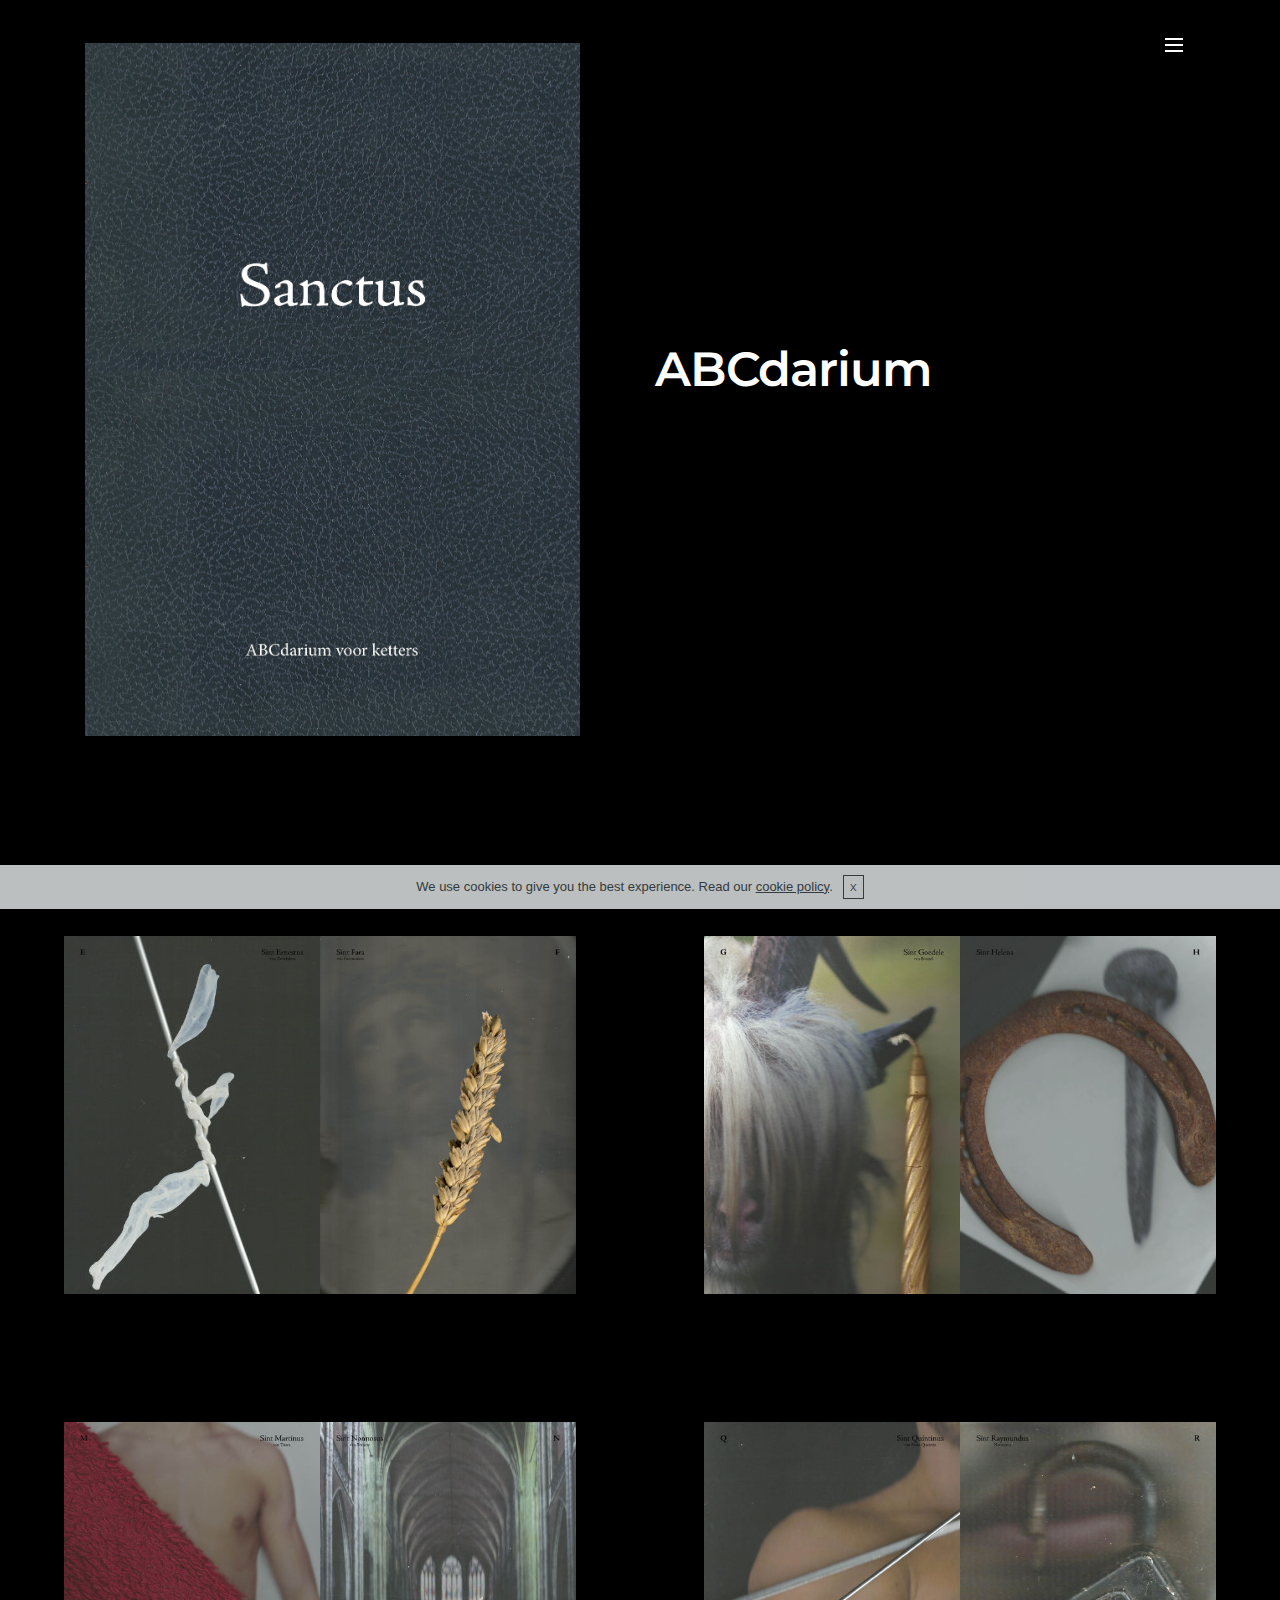
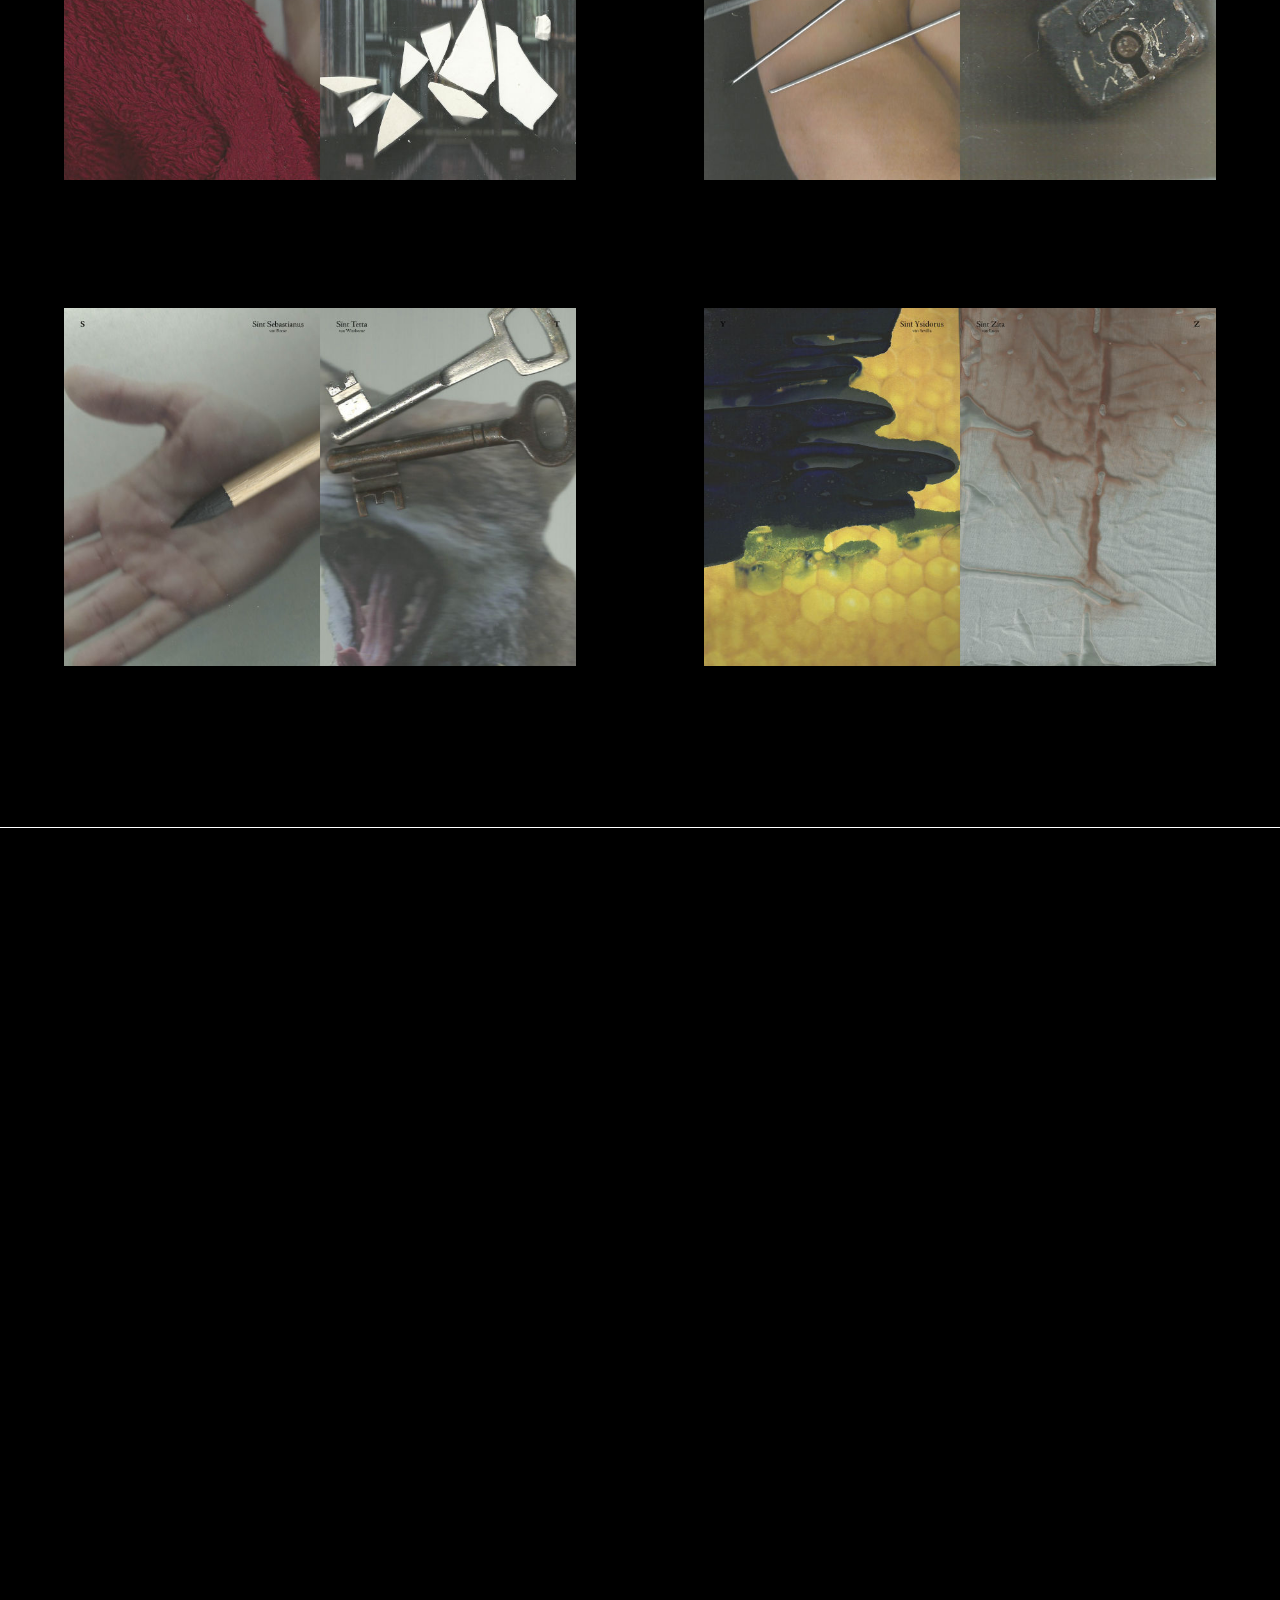
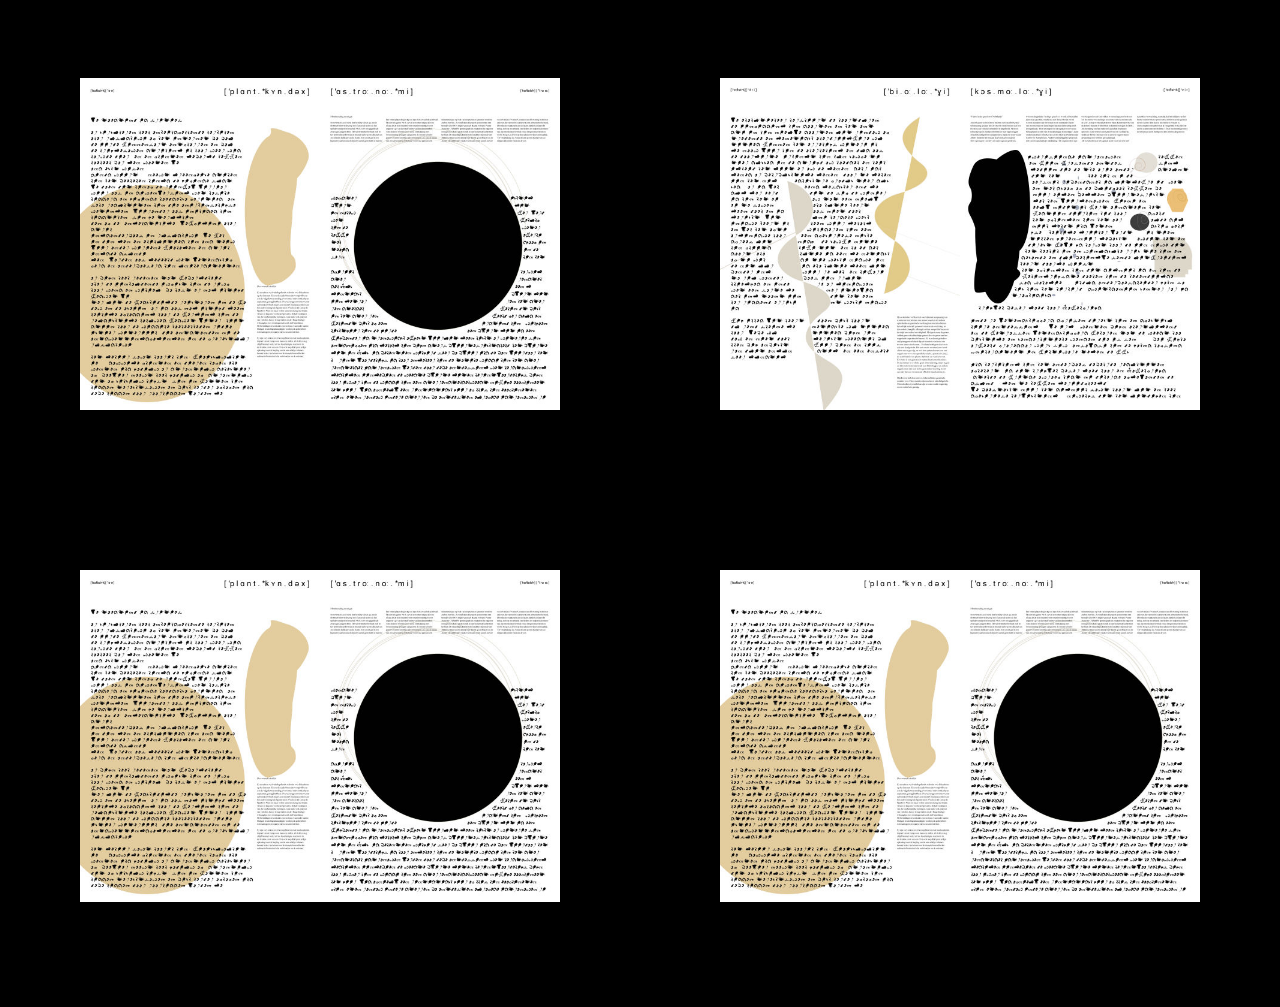
==== commit 8d0136ff: "create github pages" ====
--- a/Boek.html
+++ b/Boek.html
@@ -29,14 +29,15 @@
 
 <!-- Google Analytics -->
 <!-- Global site tag (gtag.js) - Google Analytics -->
-<script async src="https://www.googletagmanager.com/gtag/js?id=UA-126738082-1"></script>
+<script async src="https://www.googletagmanager.com/gtag/js?id=UA-135563699-1"></script>
 <script>
   window.dataLayer = window.dataLayer || [];
   function gtag(){dataLayer.push(arguments);}
   gtag('js', new Date());
 
-  gtag('config', 'UA-126738082-1');
+  gtag('config', 'UA-135563699-1');
 </script>
+
 
 <!-- /Google Analytics -->
 
@@ -54,7 +55,7 @@
                         <div class="hamburger-icon"></div>
                     </button>
 
-                    <ul class="nav-dropdown collapse pull-xs-right nav navbar-nav navbar-toggleable-xl" id="exCollapsingNavbar"><li class="nav-item"><a class="nav-link link" href="Poster.Template">Poster</a></li><li class="nav-item"><a class="nav-link link" href="work 2">Boek</a></li><li class="nav-item"><a class="nav-link link" href="https://mobirise.com/">Contact</a></li></ul>
+                    <ul class="nav-dropdown collapse pull-xs-right nav navbar-nav navbar-toggleable-xl" id="exCollapsingNavbar"><li class="nav-item"><a class="nav-link link" href="poster.html">Poster</a></li><li class="nav-item"><a class="nav-link link" href="Boek.html">Boek</a></li><li class="nav-item"><a class="nav-link link" href="index.html#contacts4-w">Contact</a></li></ul>
                     <button hidden="" class="navbar-toggler navbar-close" type="button" data-toggle="collapse" data-target="#exCollapsingNavbar">
                         <div class="close-icon"></div>
                     </button>
@@ -67,7 +68,7 @@
 
 </section>
 
-<section class="engine"><a href="https://mobirise.info/r">free bootstrap templates</a></section><section class="mbr-section mbr-after-navbar" id="msg-box6-1i" data-rv-view="58" style="background-color: rgb(0, 0, 0); padding-top: 40px; padding-bottom: 40px;">
+<section class="engine"><a href="https://mobirise.info/o">portfolio website templates</a></section><section class="mbr-section mbr-after-navbar" id="msg-box6-1i" data-rv-view="58" style="background-color: rgb(0, 0, 0); padding-top: 40px; padding-bottom: 40px;">
 
     
     <div class="container">
@@ -359,18 +360,21 @@
   <script src="assets/web/assets/jquery/jquery.min.js"></script>
   <script src="assets/tether/tether.min.js"></script>
   <script src="assets/bootstrap/js/bootstrap.min.js"></script>
+  <script src="assets/cookies-alert-plugin/cookies-alert-core.js"></script>
+  <script src="assets/cookies-alert-plugin/cookies-alert-script.js"></script>
   <script src="assets/smooth-scroll/smooth-scroll.js"></script>
   <script src="assets/dropdown/js/script.min.js"></script>
-  <script src="assets/touch-swipe/jquery.touch-swipe.min.js"></script>
+  <script src="assets/bootstrap-carousel-swipe/bootstrap-carousel-swipe.js"></script>
   <script src="assets/viewport-checker/jquery.viewportchecker.js"></script>
   <script src="assets/masonry/masonry.pkgd.min.js"></script>
   <script src="assets/imagesloaded/imagesloaded.pkgd.min.js"></script>
-  <script src="assets/bootstrap-carousel-swipe/bootstrap-carousel-swipe.js"></script>
+  <script src="assets/touch-swipe/jquery.touch-swipe.min.js"></script>
   <script src="assets/theme/js/script.js"></script>
   <script src="assets/mobirise-gallery/player.min.js"></script>
   <script src="assets/mobirise-gallery/script.js"></script>
   
   
   <input name="animation" type="hidden">
+  <input name="cookieData" type="hidden" data-cookie-text="We use cookies to give you the best experience. Read our <a href='privacy.html'>cookie policy</a>.">
   </body>
 </html>--- a/assets/mobirise/css/mbr-additional.css
+++ b/assets/mobirise/css/mbr-additional.css
@@ -511,15 +511,6 @@
 #contacts4-w .btn {
   font-family: 'Oxygen', sans-serif;
 }
-#content1-1d P {
-  color: #ffffff;
-}
-#header5-13 .mbr-section-title {
-  color: #000;
-}
-#header5-13 .mbr-section-lead {
-  color: #9c9a9a;
-}
 #ext_menu-4 .hide-buttons .nav-btn {
   display: none !important;
 }
@@ -581,6 +572,137 @@
 #ext_menu-4 .dropdown-item[aria-expanded="true"] {
   color: #ffffff!important;
 }
+#content1-1d P {
+  color: #ffffff;
+}
+#ext_menu-4 .hide-buttons .nav-btn {
+  display: none !important;
+}
+#ext_menu-4 .navbar-caption {
+  color: #ffffff;
+}
+#ext_menu-4 .navbar-toggler {
+  color: #ffffff;
+}
+#ext_menu-4 .close-icon::before,
+#ext_menu-4 .close-icon::after {
+  background-color: #ffffff;
+}
+#ext_menu-4 .link,
+#ext_menu-4 .dropdown-item {
+  color: #ffffff;
+}
+#ext_menu-4 .link {
+  font-size: 0.6rem;
+}
+#ext_menu-4 .dropdown-item,
+#ext_menu-4 .nav-dropdown-sm .link {
+  font-size: 0.650rem;
+}
+#ext_menu-4 .link:hover,
+#ext_menu-4 .dropdown-item:hover,
+#ext_menu-4 .link:focus,
+#ext_menu-4 .dropdown-item:focus {
+  color: #ffffff;
+}
+#ext_menu-4 .link[aria-expanded="true"],
+#ext_menu-4 .dropdown-menu {
+  background: #000000;
+}
+#ext_menu-4 .nav-dropdown-sm .link:focus,
+#ext_menu-4 .nav-dropdown-sm .link:hover,
+#ext_menu-4 .nav-dropdown-sm .dropdown-item:focus,
+#ext_menu-4 .nav-dropdown-sm .dropdown-item:hover {
+  background: #000000!important;
+}
+#ext_menu-4 .navbar,
+#ext_menu-4 .nav-dropdown-sm,
+#ext_menu-4 .nav-dropdown-sm .link[aria-expanded="true"],
+#ext_menu-4 .nav-dropdown-sm .dropdown-menu {
+  background: #000000;
+}
+#ext_menu-4 .bg-color.transparent .link {
+  color: #ffffff;
+  transition: none;
+}
+#ext_menu-4 .bg-color.transparent.opened .link {
+  transition: color 0.2s ease-in-out;
+}
+#ext_menu-4 .bg-color.transparent.opened .link:hover,
+#ext_menu-4 .bg-color.transparent.opened .link:focus {
+  color: #ffffff;
+}
+#ext_menu-4 .link[aria-expanded="true"],
+#ext_menu-4 .dropdown-item[aria-expanded="true"] {
+  color: #ffffff!important;
+}
+#header5-13 .mbr-section-title {
+  color: #000;
+}
+#header5-13 .mbr-section-lead {
+  color: #9c9a9a;
+}
+#ext_menu-4 .hide-buttons .nav-btn {
+  display: none !important;
+}
+#ext_menu-4 .navbar-caption {
+  color: #ffffff;
+}
+#ext_menu-4 .navbar-toggler {
+  color: #ffffff;
+}
+#ext_menu-4 .close-icon::before,
+#ext_menu-4 .close-icon::after {
+  background-color: #ffffff;
+}
+#ext_menu-4 .link,
+#ext_menu-4 .dropdown-item {
+  color: #ffffff;
+}
+#ext_menu-4 .link {
+  font-size: 0.6rem;
+}
+#ext_menu-4 .dropdown-item,
+#ext_menu-4 .nav-dropdown-sm .link {
+  font-size: 0.650rem;
+}
+#ext_menu-4 .link:hover,
+#ext_menu-4 .dropdown-item:hover,
+#ext_menu-4 .link:focus,
+#ext_menu-4 .dropdown-item:focus {
+  color: #ffffff;
+}
+#ext_menu-4 .link[aria-expanded="true"],
+#ext_menu-4 .dropdown-menu {
+  background: #000000;
+}
+#ext_menu-4 .nav-dropdown-sm .link:focus,
+#ext_menu-4 .nav-dropdown-sm .link:hover,
+#ext_menu-4 .nav-dropdown-sm .dropdown-item:focus,
+#ext_menu-4 .nav-dropdown-sm .dropdown-item:hover {
+  background: #000000!important;
+}
+#ext_menu-4 .navbar,
+#ext_menu-4 .nav-dropdown-sm,
+#ext_menu-4 .nav-dropdown-sm .link[aria-expanded="true"],
+#ext_menu-4 .nav-dropdown-sm .dropdown-menu {
+  background: #000000;
+}
+#ext_menu-4 .bg-color.transparent .link {
+  color: #ffffff;
+  transition: none;
+}
+#ext_menu-4 .bg-color.transparent.opened .link {
+  transition: color 0.2s ease-in-out;
+}
+#ext_menu-4 .bg-color.transparent.opened .link:hover,
+#ext_menu-4 .bg-color.transparent.opened .link:focus {
+  color: #ffffff;
+}
+#ext_menu-4 .link[aria-expanded="true"],
+#ext_menu-4 .dropdown-item[aria-expanded="true"] {
+  color: #ffffff!important;
+}
 #msg-box6-1i .mbr-section-title,
 #msg-box6-1i .lead p {
   color: #fff;
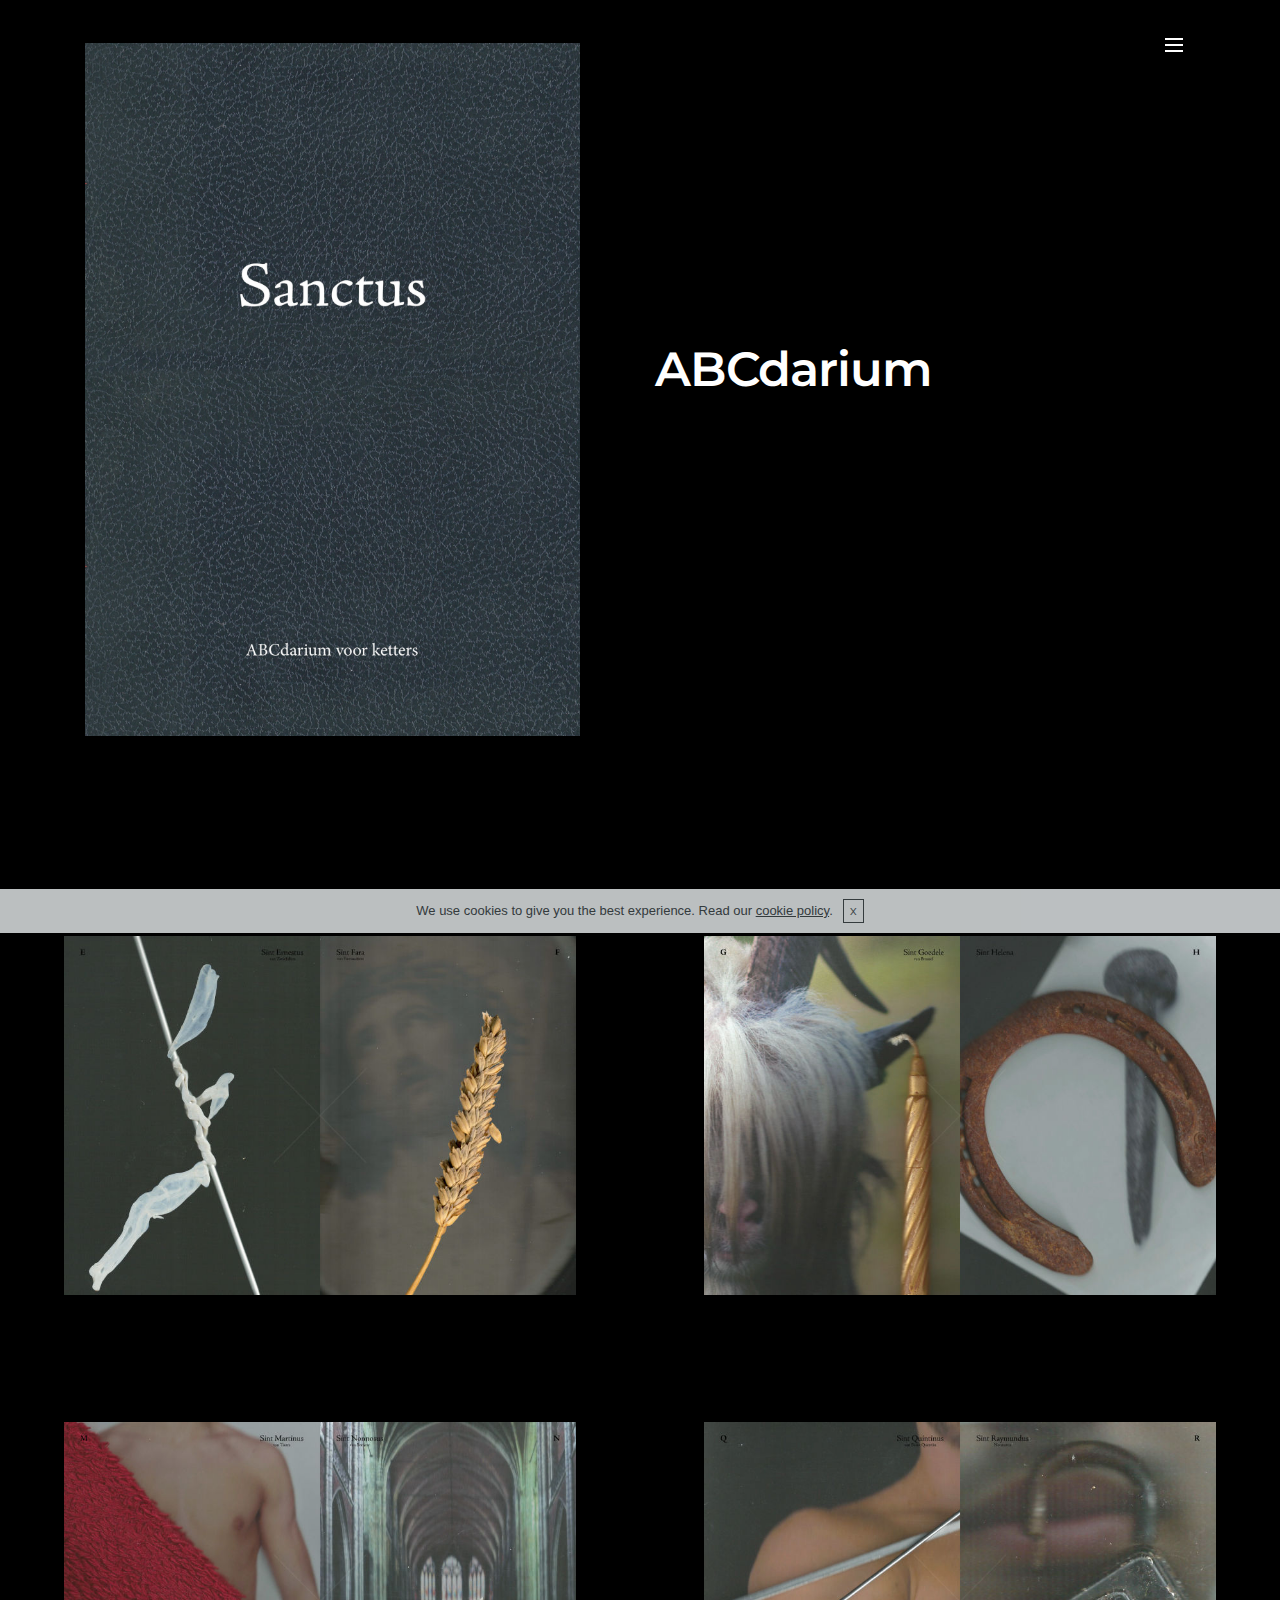
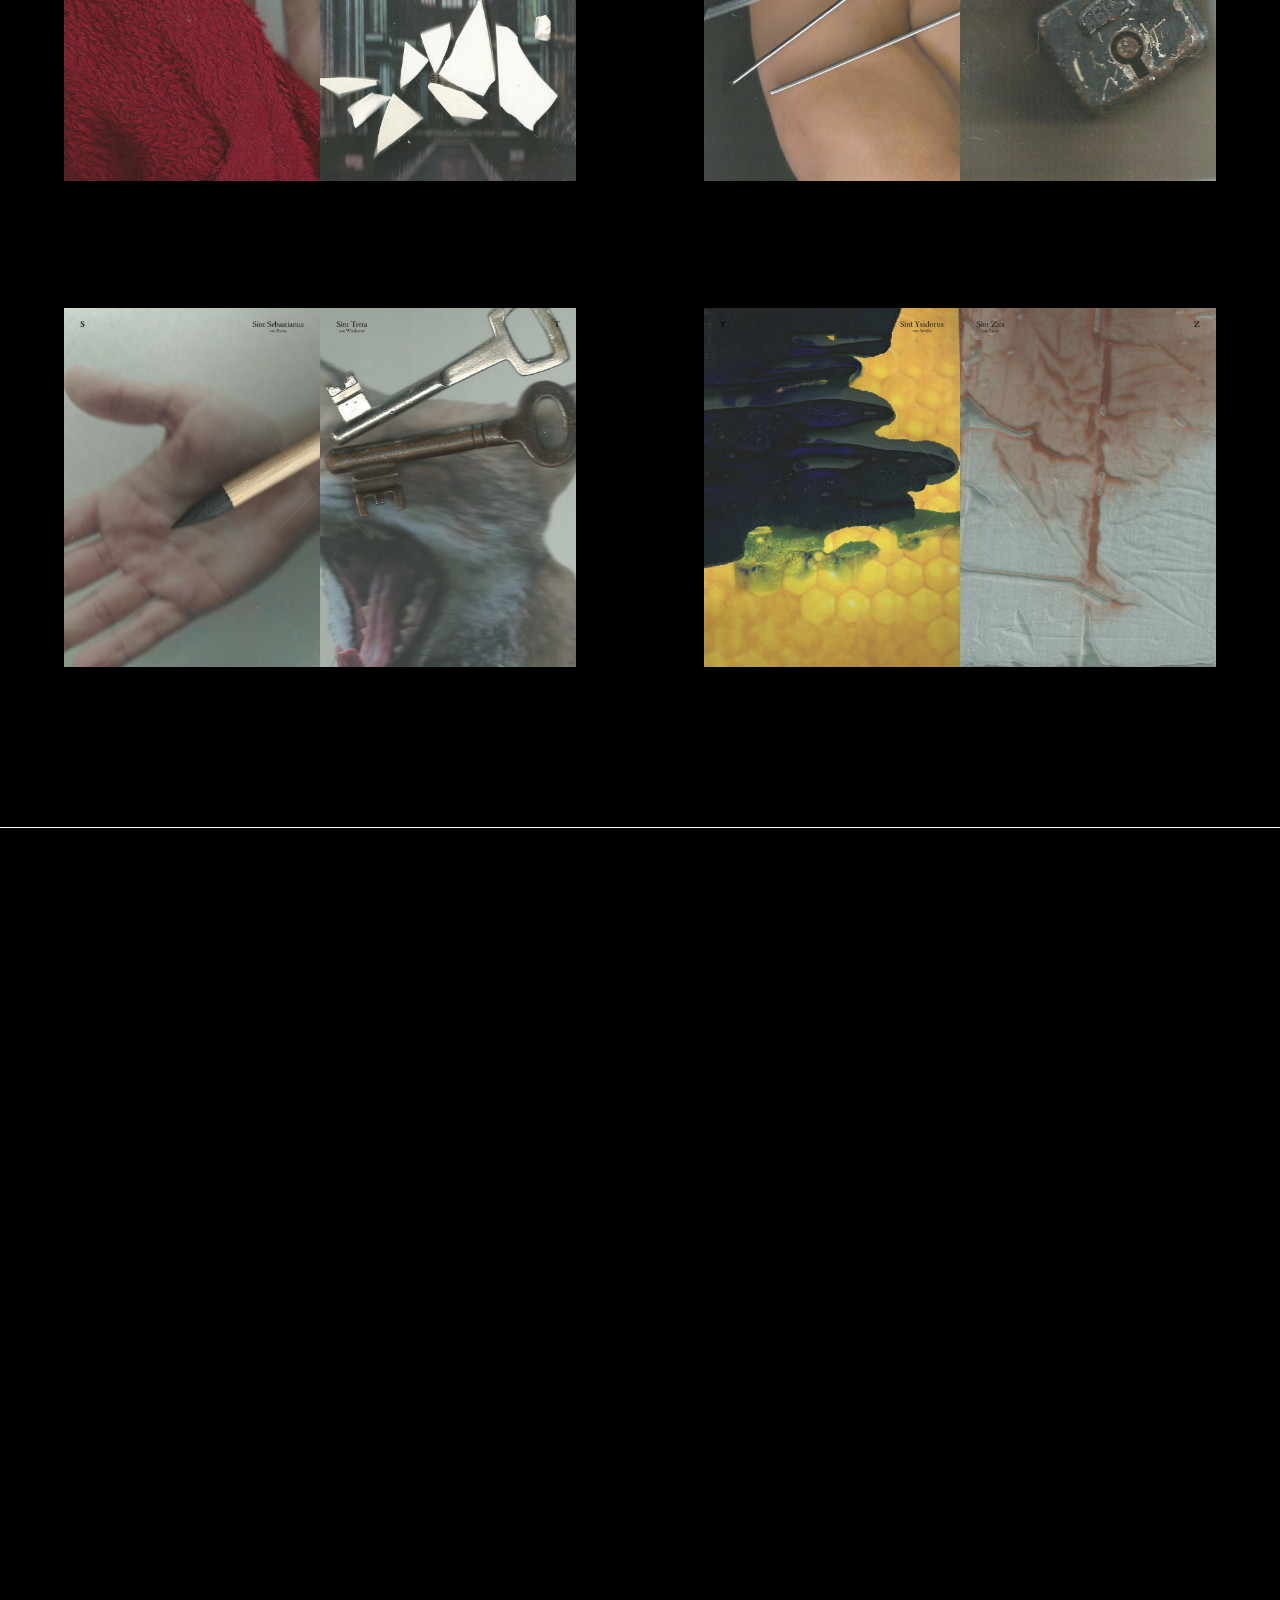
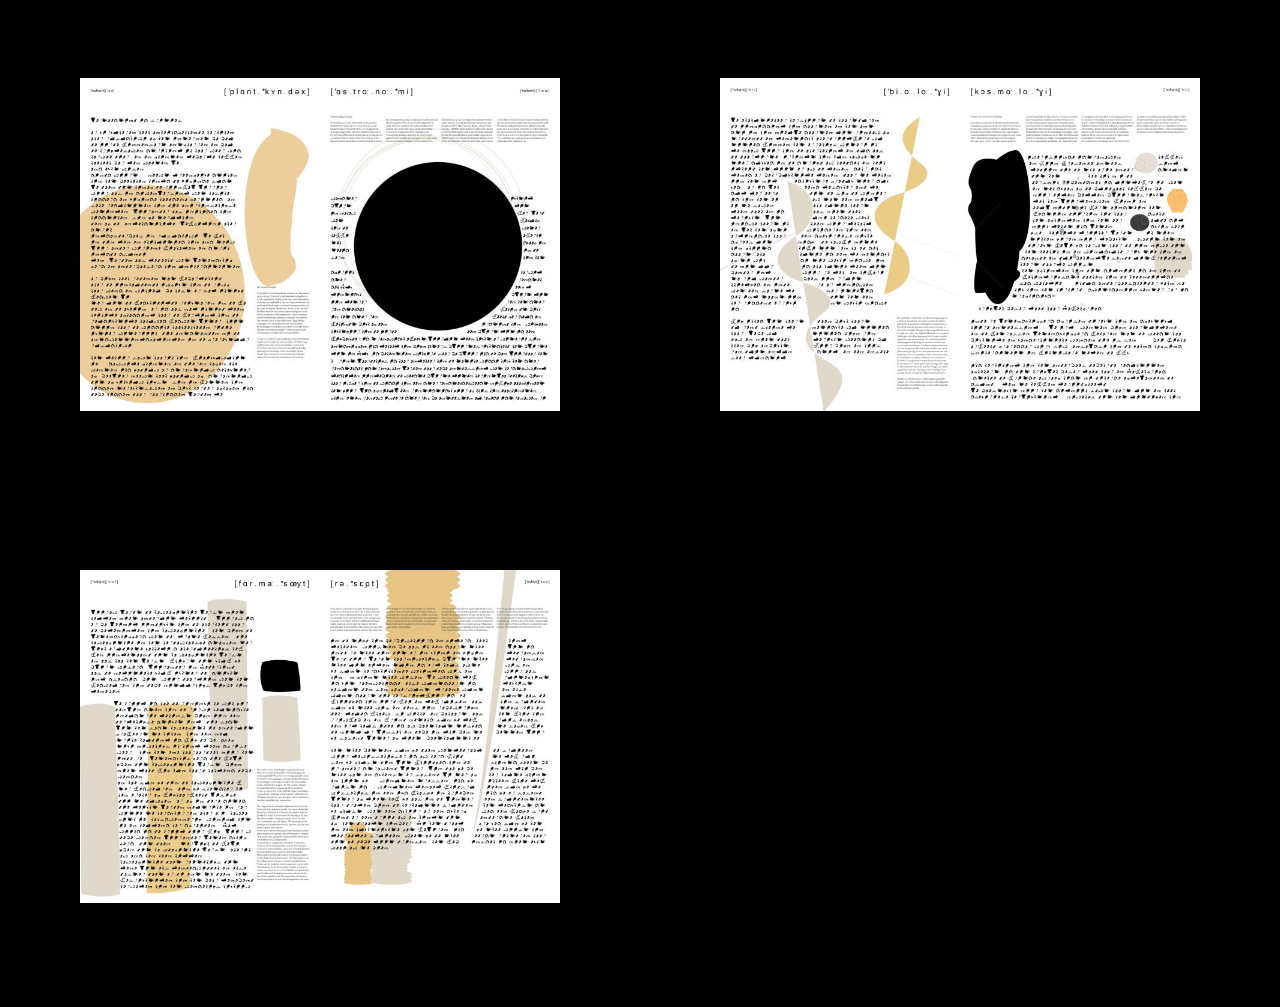
==== commit 21de7546: "create github pages" ====
--- a/Boek.html
+++ b/Boek.html
@@ -68,7 +68,7 @@
 
 </section>
 
-<section class="engine"><a href="https://mobirise.info/o">portfolio website templates</a></section><section class="mbr-section mbr-after-navbar" id="msg-box6-1i" data-rv-view="58" style="background-color: rgb(0, 0, 0); padding-top: 40px; padding-bottom: 40px;">
+<section class="engine"><a href="https://mobirise.info/n">free simple website templates</a></section><section class="mbr-section mbr-after-navbar" id="msg-box6-1i" data-rv-view="58" style="background-color: rgb(0, 0, 0); padding-top: 40px; padding-bottom: 40px;">
 
     
     <div class="container">
@@ -76,7 +76,7 @@
             <div class="mbr-table-md-up">
 
               <div class="mbr-table-cell mbr-right-padding-md-up mbr-valign-top col-md-7 image-size" style="width: 50%;">
-                  <div class="mbr-figure"><img src="assets/images/abcdarium-cover-1.jpg"></div>
+                  <div class="mbr-figure"><img src="assets/images/abcdarium-cover-2.jpg"></div>
               </div>
 
               
@@ -116,7 +116,7 @@
                             
                             
 
-                            <img src="assets/images/abcdarium-p6en7-1-800x560.jpg" alt="" title="">
+                            <img src="assets/images/abcdarium-p6en7-2-800x560.jpg" alt="" title="">
                             
                             <span class="icon-focus"></span>
                             
@@ -126,7 +126,7 @@
                             
                             
 
-                            <img src="assets/images/abcdarium-p8en9-1-800x560.jpg" alt="" title="">
+                            <img src="assets/images/abcdarium-p8en9-2-800x560.jpg" alt="" title="">
                             
                             <span class="icon-focus"></span>
                             
@@ -136,7 +136,7 @@
                             
                             
 
-                            <img src="assets/images/abcdarium-p14en15-1-800x560.jpg" alt="" title="">
+                            <img src="assets/images/abcdarium-p14en15-2-800x560.jpg" alt="" title="">
                             
                             <span class="icon-focus"></span>
                             
@@ -146,7 +146,7 @@
                             
                             
 
-                            <img src="assets/images/abcdarium-p18en19-1-800x560.jpg" alt="" title="">
+                            <img src="assets/images/abcdarium-p18en19-2-800x560.jpg" alt="" title="">
                             
                             <span class="icon-focus"></span>
                             
@@ -156,7 +156,7 @@
                             
                             
 
-                            <img src="assets/images/abcdarium-p20en21-1-800x560.jpg" alt="" title="">
+                            <img src="assets/images/abcdarium-p20en21-2-800x560.jpg" alt="" title="">
                             
                             <span class="icon-focus"></span>
                             
@@ -166,7 +166,7 @@
                             
                             
 
-                            <img src="assets/images/abcdarium-p26en27-1-800x560.jpg" alt="" title="">
+                            <img src="assets/images/abcdarium-p26en27-2-800x560.jpg" alt="" title="">
                             
                             <span class="icon-focus"></span>
                             
@@ -184,21 +184,21 @@
             <div class="modal-content">
                 <div class="modal-body">
                     <ol class="carousel-indicators">
-                        <li data-app-prevent-settings="" data-target="#lb-gallery3-1f" data-slide-to="0"></li><li data-app-prevent-settings="" data-target="#lb-gallery3-1f" data-slide-to="1"></li><li data-app-prevent-settings="" data-target="#lb-gallery3-1f" data-slide-to="2"></li><li data-app-prevent-settings="" data-target="#lb-gallery3-1f" data-slide-to="3"></li><li data-app-prevent-settings="" data-target="#lb-gallery3-1f" data-slide-to="4"></li><li data-app-prevent-settings="" data-target="#lb-gallery3-1f" class=" active" data-slide-to="5"></li>
+                        <li data-app-prevent-settings="" data-target="#lb-gallery3-1f" class=" active" data-slide-to="0"></li><li data-app-prevent-settings="" data-target="#lb-gallery3-1f" data-slide-to="1"></li><li data-app-prevent-settings="" data-target="#lb-gallery3-1f" data-slide-to="2"></li><li data-app-prevent-settings="" data-target="#lb-gallery3-1f" data-slide-to="3"></li><li data-app-prevent-settings="" data-target="#lb-gallery3-1f" data-slide-to="4"></li><li data-app-prevent-settings="" data-target="#lb-gallery3-1f" data-slide-to="5"></li>
                     </ol>
                     <div class="carousel-inner">
-                        <div class="carousel-item">
-                            <img src="assets/images/abcdarium-p6en7-1.jpg" alt="" title="">
-                        </div><div class="carousel-item">
-                            <img src="assets/images/abcdarium-p8en9-1.jpg" alt="" title="">
-                        </div><div class="carousel-item">
-                            <img src="assets/images/abcdarium-p14en15-1.jpg" alt="" title="">
-                        </div><div class="carousel-item">
-                            <img src="assets/images/abcdarium-p18en19-1.jpg" alt="" title="">
-                        </div><div class="carousel-item">
-                            <img src="assets/images/abcdarium-p20en21-1.jpg" alt="" title="">
-                        </div><div class="carousel-item active">
-                            <img src="assets/images/abcdarium-p26en27-1.jpg" alt="" title="">
+                        <div class="carousel-item active">
+                            <img src="assets/images/abcdarium-p6en7-2.jpg" alt="" title="">
+                        </div><div class="carousel-item">
+                            <img src="assets/images/abcdarium-p8en9-2.jpg" alt="" title="">
+                        </div><div class="carousel-item">
+                            <img src="assets/images/abcdarium-p14en15-2.jpg" alt="" title="">
+                        </div><div class="carousel-item">
+                            <img src="assets/images/abcdarium-p18en19-2.jpg" alt="" title="">
+                        </div><div class="carousel-item">
+                            <img src="assets/images/abcdarium-p20en21-2.jpg" alt="" title="">
+                        </div><div class="carousel-item">
+                            <img src="assets/images/abcdarium-p26en27-2.jpg" alt="" title="">
                         </div>
                     </div>
                     <a class="left carousel-control" role="button" data-slide="prev" href="#lb-gallery3-1f">
@@ -238,7 +238,7 @@
             <div class="mbr-table-md-up">
 
               <div class="mbr-table-cell mbr-right-padding-md-up mbr-valign-top col-md-7 image-size" style="width: 50%;">
-                  <div class="mbr-figure"><img src="assets/images/krant-cover.jpg"></div>
+                  <div class="mbr-figure"><img src="assets/images/krant-cover-1.jpg"></div>
               </div>
 
               
@@ -278,7 +278,7 @@
                             
                             
 
-                            <img src="assets/images/krant-3-800x554.jpg" alt="" title="">
+                            <img src="assets/images/krant-4-800x554.jpg" alt="" title="">
                             
                             <span class="icon-focus"></span>
                             
@@ -288,7 +288,7 @@
                             
                             
 
-                            <img src="assets/images/krant-5-800x554.jpg" alt="" title="">
+                            <img src="assets/images/krant-6-800x554.jpg" alt="" title="">
                             
                             <span class="icon-focus"></span>
                             
@@ -298,17 +298,7 @@
                             
                             
 
-                            <img src="assets/images/krant-3-800x554.jpg" alt="" title="">
-                            
-                            <span class="icon-focus"></span>
-                            
-                        </div>
-                    </div><div class="mbr-gallery-item mbr-gallery-item__mobirise3 mbr-gallery-item--p5" data-video-url="false" data-tags="Awesome">
-                        <div href="#lb-gallery3-1m" data-slide-to="3" data-toggle="modal">
-                            
-                            
-
-                            <img src="assets/images/krant-3-800x554.jpg" alt="" title="">
+                            <img src="assets/images/krant-7-800x554.jpg" alt="" title="">
                             
                             <span class="icon-focus"></span>
                             
@@ -328,13 +318,11 @@
                     
                     <div class="carousel-inner">
                         <div class="carousel-item">
-                            <img src="assets/images/krant-3.jpg" alt="" title="">
+                            <img src="assets/images/krant-4.jpg" alt="" title="">
                         </div><div class="carousel-item active">
-                            <img src="assets/images/krant-5.jpg" alt="" title="">
-                        </div><div class="carousel-item">
-                            <img src="assets/images/krant-3.jpg" alt="" title="">
-                        </div><div class="carousel-item">
-                            <img src="assets/images/krant-3.jpg" alt="" title="">
+                            <img src="assets/images/krant-6.jpg" alt="" title="">
+                        </div><div class="carousel-item">
+                            <img src="assets/images/krant-7.jpg" alt="" title="">
                         </div>
                     </div>
                     <a class="left carousel-control" role="button" data-slide="prev" href="#lb-gallery3-1m">
